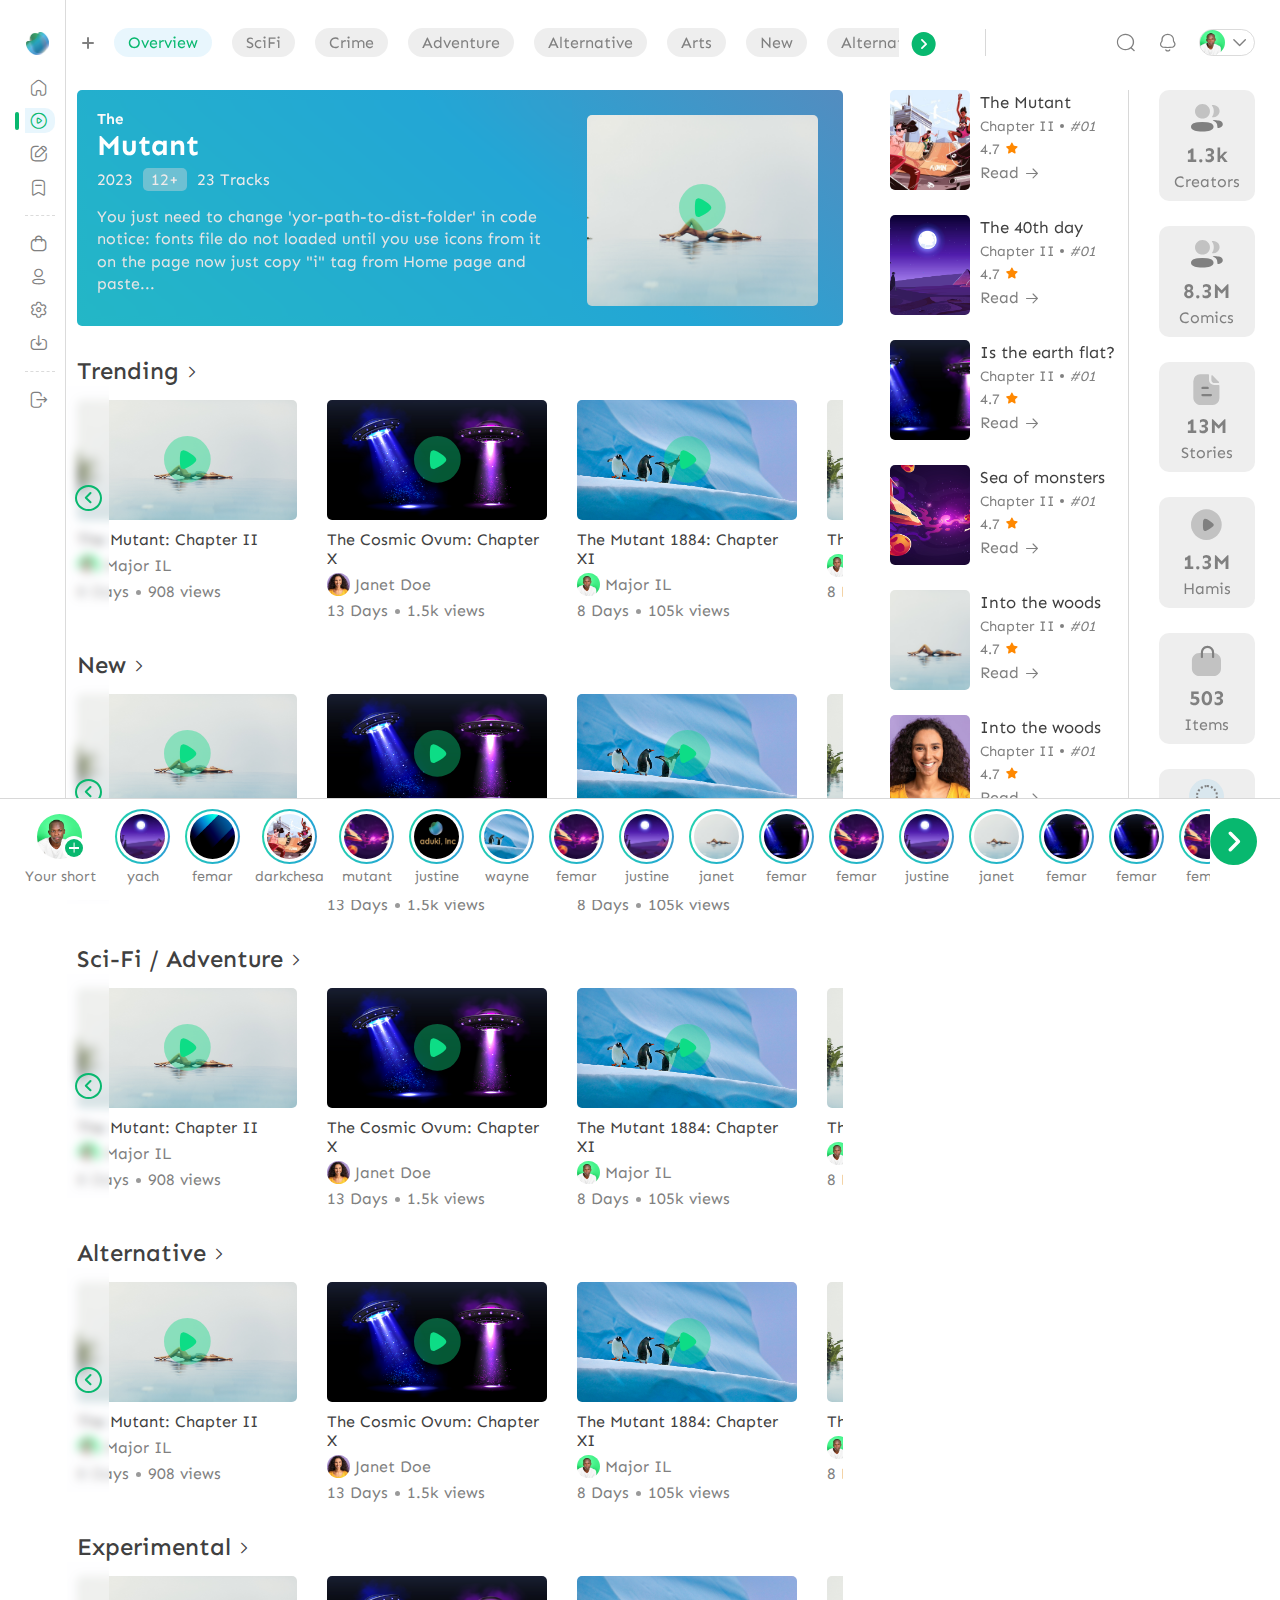
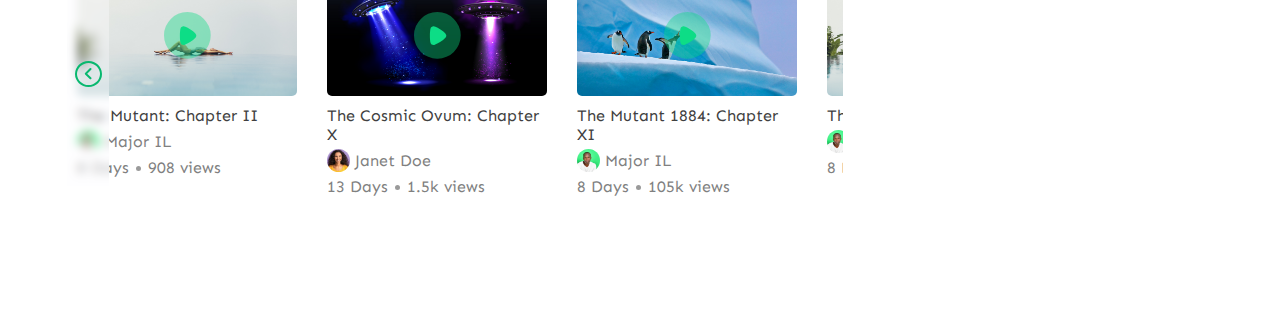
==== hami.html @ a6ef4382 "Entry:A08" ====
<!DOCTYPE html>
<html lang="en">

<head>
    <meta charset="UTF-8" />
    <meta http-equiv="X-UA-Compatible" content="IE=edge" />
    <meta name="viewport" content="width=device-width, initial-scale=1.0" />
    <title>Document</title>
    <link rel="stylesheet" href="css/icon/style.css" />
    <link rel="stylesheet" href="css/main.css" />
    <link rel="preconnect" href="https://fonts.googleapis.com" />
    <link rel="preconnect" href="https://fonts.gstatic.com" crossorigin />
    <link href="https://fonts.googleapis.com/css2?family=Sen:wght@400;700;800&display=swap" rel="stylesheet" />
</head>

<body>
    <main class="main">
        <div class="sidebar">
            <div class="head">
                <div class="logo">
                    <div class="logo-image">
                        <img src="img/favi.png" alt="Logo" srcset="" />
                    </div>
                    <div class="app-name">Darkchesa</div>
                </div>
                <div class="controls">
                    <span class="iconlyBulk-Arrow-Left-Circle"><span class="path1"></span><span class="path2"></span></span>
                    <span class="iconlyBulk-Arrow-Right-Circle"><span class="path1"></span><span class="path2"></span></span>
                </div>
            </div>
            <div class="menu main-menu">
                <div class="title">Menu</div>
                <ul class="menu-items">
                    <li class="item">
                        <span class="line"></span>
                        <a href="" class="item-link">
                            <span class="iconly-Home icli"></span>
                            <div class="link-text">
                                <span class="arrow"></span>
                                <span class="text">Home</span>
                            </div>
                        </a>
                    </li>
                    <li class="item selected">
                        <span class="line"></span>
                        <a href="" class="item-link">
                            <span class="iconly-Play icli"></span>
                            <div class="link-text">
                                <span class="arrow"></span>
                                <span class="text">Hami</span>
                            </div>
                        </a>
                    </li>
                    <li class="item">
                        <span class="line"></span>
                        <a href="" class="item-link">
                            <span class="iconly-Edit-Square icli"></span>
                            <div class="link-text">
                                <span class="arrow"></span>
                                <span class="text">Stories</span>
                            </div>
                        </a>
                    </li>
                    <li class="item">
                        <span class="line"></span>
                        <a href="" class="item-link">
                            <span class="iconly-Bookmark icli"></span>
                            <div class="link-text">
                                <span class="arrow"></span>
                                <span class="text">Saved</span>
                            </div>
                        </a>
                    </li>
                </ul>
            </div>
            <div class="menu">
                <div class="title">General</div>
                <ul class="menu-items">
                    <li class="item">
                        <span class="line"></span>
                        <a href="" class="item-link">
                            <span class="iconly-Bag-2 icli"></span>
                            <div class="link-text">
                                <span class="arrow"></span>
                                <span class="text">Shop</span>
                            </div>
                        </a>
                    </li>
                    <li class="item">
                        <span class="line"></span>
                        <a href="" class="item-link">
                            <span class="iconly-Profile icli"></span>
                            <div class="link-text">
                                <span class="arrow"></span>
                                <span class="text">Profile</span>
                            </div>
                        </a>
                    </li>
                    <li class="item">
                        <span class="line"></span>
                        <a href="" class="item-link">
                            <span class="iconly-Setting icli"></span>
                            <div class="link-text">
                                <span class="arrow"></span>
                                <span class="text">Settings</span>
                            </div>
                        </a>
                    </li>
                    <li class="item">
                        <span class="line"></span>
                        <a href="" class="item-link">
                            <span class="iconly-Download icli"></span>
                            <div class="link-text">
                                <span class="arrow"></span>
                                <span class="text">Download</span>
                            </div>
                        </a>
                    </li>
                </ul>
            </div>
            <div class="menu user">
                <div class="title">User</div>
                <ul class="menu-items">
                    <li class="item">
                        <span class="line"></span>
                        <a href="" class="item-link logout">
                            <span class="iconly-Logout icli"></span>
                            <div class="link-text">
                                <span class="arrow"></span>
                                <span class="text">Logout</span>
                            </div>
                        </a>
                    </li>
                </ul>
            </div>
        </div>
        <div class="content">
            <div class="header">
                <ul class="rel-items">
                    <li class="item">
                        <a href="" class="item-link add">
                            <span class="one"></span>
                            <span class="two"></span>
                        </a>
                    </li>
                    <li class="item">
                        <a href="" class="item-link active">Overview</a>
                    </li>
                    <li class="item">
                        <a href="" class="item-link">SciFi</a>
                    </li>
                    <li class="item">
                        <a href="" class="item-link">Crime</a>
                    </li>
                    <li class="item">
                        <a href="" class="item-link">Adventure</a>
                    </li>
                    <li class="item">
                        <a href="" class="item-link">Alternative</a>
                    </li>
                    <li class="item">
                        <a href="" class="item-link">Arts</a>
                    </li>
                    <li class="item">
                        <a href="" class="item-link">New</a>
                    </li>
                    <li class="item">
                        <a href="" class="item-link">Alternative</a>
                    </li>
                    <li class="item">
                        <a href="" class="item-link">Arts</a>
                    </li>
                    <li class="item">
                        <a href="" class="item-link">New</a>
                    </li>
                    <li class="item scroll" id="header-item-scroll">
                        <span class="iconly-Arrow-Right-Circle icli"></span>
                    </li>
                </ul>
                <ul class="icons">
                    <li class="icon">
                        <a href="" class="icon-link">
                            <span class="iconly-Search icli"></span>
                        </a>
                    </li>
                    <li class="icon">
                        <a href="" class="icon-link">
                            <span class="iconly-Notification icli"></span>
                        </a>
                    </li>
                    <div class="profile">
                        <div class="image-section">
                            <div class="image">
                                <img src="img/profile.jpg" alt="" srcset="" />
                            </div>
                            <span class="iconly-Arrow-Down-2 icli"></span>
                        </div>
                    </div>
                </ul>
            </div>
            <div class="content-container">
                <div class="main-section">
                    <div class="featured-hami">
                        <div class="title-section">
                            <h2 class="title">Featured</h2>
                            <span class="iconly-Star icli"></span>
                        </div>
                        <div class="featured">
                            <div class="details">
                                <div class="name">
                                    <span class="top">The</span>
                                    <span class="main">Mutant</span>
                                </div>
                                <div class="info">
                                    <span class="year">2023</span>
                                    <span class="age">12+</span>
                                    <span class="issues">23 Tracks</span>
                                </div>
                                <p class="description">
                                    You just need to change 'yor-path-to-dist-folder' in code notice: fonts file do not loaded until you use icons from it on the page now just copy "i" tag from Home page and paste...
                                </p>
                            </div>
                            <div class="cover">
                                <img src="/img/mutant.jpg" alt="cover" srcset="">
                                <div class="play">
                                    <span class="iconlyBulk-Play"><span class="path1"></span><span class="path2"></span></span>
                                </div>
                            </div>
                        </div>
                    </div>
                    <div class="top-erukis">
                        <div class="title-section">
                            <h2 class="title">Trending</h2>
                            <span class="iconly-Arrow-Right-2 icli"></span>
                        </div>
                        <div href="" class="left scroll">
                            <span class="iconly-Arrow-Left-Circle icli"></span>
                        </div>
                        <div class="erukis">
                            <a href="" class="eruki">
                                <div class="image">
                                    <img src="img/mutant.jpg" alt="Thumbnail" srcset="" />
                                    <div class="play">
                                        <span class="iconlyBulk-Play"><span class="path1"></span><span class="path2"></span></span>
                                    </div>
                                </div>
                                <div class="content">
                                    <span class="title">The Mutant: Chapter II</span>
                                    <span class="creator">
                                        <span class="img">
                                            <img src="img/profile.jpg" alt="img" srcset="" />
                                        </span>
                                    <span class="username">Major IL</span>
                                    </span>
                                    <span class="stream">
                                        <span class="date">8 Days</span>
                                    <span class="dot"></span>
                                    <span class="text">908 views</span>
                                    </span>
                                </div>
                            </a>
                            <a href="" class="eruki">
                                <div class="image">
                                    <img src="img/low1.jpg" alt="Thumbnail" srcset="" />
                                    <div class="play">
                                        <span class="iconlyBulk-Play"><span class="path1"></span><span class="path2"></span></span>
                                    </div>
                                </div>
                                <div class="content">
                                    <span class="title">The Cosmic Ovum: Chapter X</span>
                                    <span class="creator">
                                        <span class="img">
                                            <img src="img/purri.jpg" alt="img" srcset="" />
                                        </span>
                                    <span class="username">Janet Doe</span>
                                    </span>
                                    <span class="stream">
                                        <span class="date">13 Days</span>
                                    <span class="dot"></span>
                                    <span class="text">1.5k views</span>
                                    </span>
                                </div>
                            </a>
                            <a href="" class="eruki">
                                <div class="image">
                                    <img src="img/ground1.jpg" alt="Thumbnail" srcset="" />
                                    <div class="play">
                                        <span class="iconlyBulk-Play"><span class="path1"></span><span class="path2"></span></span>
                                    </div>
                                </div>
                                <div class="content">
                                    <span class="title">The Mutant 1884: Chapter XI</span>
                                    <span class="creator">
                                        <span class="img">
                                            <img src="img/profile.jpg" alt="img" srcset="" />
                                        </span>
                                    <span class="username">Major IL</span>
                                    </span>
                                    <span class="stream">
                                        <span class="date">8 Days</span>
                                    <span class="dot"></span>
                                    <span class="text">105k views</span>
                                    </span>
                                </div>
                            </a>
                            <a href="" class="eruki">
                                <div class="image">
                                    <img src="img/mutant.jpg" alt="Thumbnail" srcset="" />
                                    <div class="play">
                                        <span class="iconlyBulk-Play"><span class="path1"></span><span class="path2"></span></span>
                                    </div>
                                </div>
                                <div class="content">
                                    <span class="title">The Mutant: Chapter II</span>
                                    <span class="creator">
                                        <span class="img">
                                            <img src="img/profile.jpg" alt="img" srcset="" />
                                        </span>
                                    <span class="username">Major IL</span>
                                    </span>
                                    <span class="stream">
                                        <span class="date">8 Days</span>
                                    <span class="dot"></span>
                                    <span class="text">908 views</span>
                                    </span>
                                </div>
                            </a>
                            <a href="" class="eruki">
                                <div class="image">
                                    <img src="img/mutant.jpg" alt="Thumbnail" srcset="" />
                                    <div class="play">
                                        <span class="iconlyBulk-Play"><span class="path1"></span><span class="path2"></span></span>
                                    </div>
                                </div>
                                <div class="content">
                                    <span class="title">The Mutant: Chapter II</span>
                                    <span class="creator">
                                        <span class="img">
                                            <img src="img/profile.jpg" alt="img" srcset="" />
                                        </span>
                                    <span class="username">Major IL</span>
                                    </span>
                                    <span class="stream">
                                        <span class="date">8 Days</span>
                                    <span class="dot"></span>
                                    <span class="text">908 views</span>
                                    </span>
                                </div>
                            </a>
                        </div>
                        <div href="" class="right scroll">
                            <span class="iconly-Arrow-Right-Circle icli"></span>
                        </div>
                    </div>
                    <div class="top-erukis">
                        <div class="title-section">
                            <h2 class="title">New</h2>
                            <span class="iconly-Arrow-Right-2 icli"></span>
                        </div>
                        <div href="" class="left scroll">
                            <span class="iconly-Arrow-Left-Circle icli"></span>
                        </div>
                        <div class="erukis">
                            <a href="" class="eruki">
                                <div class="image">
                                    <img src="img/mutant.jpg" alt="Thumbnail" srcset="" />
                                    <div class="play">
                                        <span class="iconlyBulk-Play"><span class="path1"></span><span class="path2"></span></span>
                                    </div>
                                </div>
                                <div class="content">
                                    <span class="title">The Mutant: Chapter II</span>
                                    <span class="creator">
                                        <span class="img">
                                            <img src="img/profile.jpg" alt="img" srcset="" />
                                        </span>
                                    <span class="username">Major IL</span>
                                    </span>
                                    <span class="stream">
                                        <span class="date">8 Days</span>
                                    <span class="dot"></span>
                                    <span class="text">908 views</span>
                                    </span>
                                </div>
                            </a>
                            <a href="" class="eruki">
                                <div class="image">
                                    <img src="img/low1.jpg" alt="Thumbnail" srcset="" />
                                    <div class="play">
                                        <span class="iconlyBulk-Play"><span class="path1"></span><span class="path2"></span></span>
                                    </div>
                                </div>
                                <div class="content">
                                    <span class="title">The Cosmic Ovum: Chapter X</span>
                                    <span class="creator">
                                        <span class="img">
                                            <img src="img/purri.jpg" alt="img" srcset="" />
                                        </span>
                                    <span class="username">Janet Doe</span>
                                    </span>
                                    <span class="stream">
                                        <span class="date">13 Days</span>
                                    <span class="dot"></span>
                                    <span class="text">1.5k views</span>
                                    </span>
                                </div>
                            </a>
                            <a href="" class="eruki">
                                <div class="image">
                                    <img src="img/ground1.jpg" alt="Thumbnail" srcset="" />
                                    <div class="play">
                                        <span class="iconlyBulk-Play"><span class="path1"></span><span class="path2"></span></span>
                                    </div>
                                </div>
                                <div class="content">
                                    <span class="title">The Mutant 1884: Chapter XI</span>
                                    <span class="creator">
                                        <span class="img">
                                            <img src="img/profile.jpg" alt="img" srcset="" />
                                        </span>
                                    <span class="username">Major IL</span>
                                    </span>
                                    <span class="stream">
                                        <span class="date">8 Days</span>
                                    <span class="dot"></span>
                                    <span class="text">105k views</span>
                                    </span>
                                </div>
                            </a>
                            <a href="" class="eruki">
                                <div class="image">
                                    <img src="img/mutant.jpg" alt="Thumbnail" srcset="" />
                                    <div class="play">
                                        <span class="iconlyBulk-Play"><span class="path1"></span><span class="path2"></span></span>
                                    </div>
                                </div>
                                <div class="content">
                                    <span class="title">The Mutant: Chapter II</span>
                                    <span class="creator">
                                        <span class="img">
                                            <img src="img/profile.jpg" alt="img" srcset="" />
                                        </span>
                                    <span class="username">Major IL</span>
                                    </span>
                                    <span class="stream">
                                        <span class="date">8 Days</span>
                                    <span class="dot"></span>
                                    <span class="text">908 views</span>
                                    </span>
                                </div>
                            </a>
                            <a href="" class="eruki">
                                <div class="image">
                                    <img src="img/mutant.jpg" alt="Thumbnail" srcset="" />
                                    <div class="play">
                                        <span class="iconlyBulk-Play"><span class="path1"></span><span class="path2"></span></span>
                                    </div>
                                </div>
                                <div class="content">
                                    <span class="title">The Mutant: Chapter II</span>
                                    <span class="creator">
                                        <span class="img">
                                            <img src="img/profile.jpg" alt="img" srcset="" />
                                        </span>
                                    <span class="username">Major IL</span>
                                    </span>
                                    <span class="stream">
                                        <span class="date">8 Days</span>
                                    <span class="dot"></span>
                                    <span class="text">908 views</span>
                                    </span>
                                </div>
                            </a>
                        </div>
                        <div href="" class="right scroll">
                            <span class="iconly-Arrow-Right-Circle icli"></span>
                        </div>
                    </div>
                    <div class="top-erukis">
                        <div class="title-section">
                            <h2 class="title">Sci-Fi / Adventure</h2>
                            <span class="iconly-Arrow-Right-2 icli"></span>
                        </div>
                        <div href="" class="left scroll">
                            <span class="iconly-Arrow-Left-Circle icli"></span>
                        </div>
                        <div class="erukis">
                            <a href="" class="eruki">
                                <div class="image">
                                    <img src="img/mutant.jpg" alt="Thumbnail" srcset="" />
                                    <div class="play">
                                        <span class="iconlyBulk-Play"><span class="path1"></span><span class="path2"></span></span>
                                    </div>
                                </div>
                                <div class="content">
                                    <span class="title">The Mutant: Chapter II</span>
                                    <span class="creator">
                                        <span class="img">
                                            <img src="img/profile.jpg" alt="img" srcset="" />
                                        </span>
                                    <span class="username">Major IL</span>
                                    </span>
                                    <span class="stream">
                                        <span class="date">8 Days</span>
                                    <span class="dot"></span>
                                    <span class="text">908 views</span>
                                    </span>
                                </div>
                            </a>
                            <a href="" class="eruki">
                                <div class="image">
                                    <img src="img/low1.jpg" alt="Thumbnail" srcset="" />
                                    <div class="play">
                                        <span class="iconlyBulk-Play"><span class="path1"></span><span class="path2"></span></span>
                                    </div>
                                </div>
                                <div class="content">
                                    <span class="title">The Cosmic Ovum: Chapter X</span>
                                    <span class="creator">
                                        <span class="img">
                                            <img src="img/purri.jpg" alt="img" srcset="" />
                                        </span>
                                    <span class="username">Janet Doe</span>
                                    </span>
                                    <span class="stream">
                                        <span class="date">13 Days</span>
                                    <span class="dot"></span>
                                    <span class="text">1.5k views</span>
                                    </span>
                                </div>
                            </a>
                            <a href="" class="eruki">
                                <div class="image">
                                    <img src="img/ground1.jpg" alt="Thumbnail" srcset="" />
                                    <div class="play">
                                        <span class="iconlyBulk-Play"><span class="path1"></span><span class="path2"></span></span>
                                    </div>
                                </div>
                                <div class="content">
                                    <span class="title">The Mutant 1884: Chapter XI</span>
                                    <span class="creator">
                                        <span class="img">
                                            <img src="img/profile.jpg" alt="img" srcset="" />
                                        </span>
                                    <span class="username">Major IL</span>
                                    </span>
                                    <span class="stream">
                                        <span class="date">8 Days</span>
                                    <span class="dot"></span>
                                    <span class="text">105k views</span>
                                    </span>
                                </div>
                            </a>
                            <a href="" class="eruki">
                                <div class="image">
                                    <img src="img/mutant.jpg" alt="Thumbnail" srcset="" />
                                    <div class="play">
                                        <span class="iconlyBulk-Play"><span class="path1"></span><span class="path2"></span></span>
                                    </div>
                                </div>
                                <div class="content">
                                    <span class="title">The Mutant: Chapter II</span>
                                    <span class="creator">
                                        <span class="img">
                                            <img src="img/profile.jpg" alt="img" srcset="" />
                                        </span>
                                    <span class="username">Major IL</span>
                                    </span>
                                    <span class="stream">
                                        <span class="date">8 Days</span>
                                    <span class="dot"></span>
                                    <span class="text">908 views</span>
                                    </span>
                                </div>
                            </a>
                            <a href="" class="eruki">
                                <div class="image">
                                    <img src="img/mutant.jpg" alt="Thumbnail" srcset="" />
                                    <div class="play">
                                        <span class="iconlyBulk-Play"><span class="path1"></span><span class="path2"></span></span>
                                    </div>
                                </div>
                                <div class="content">
                                    <span class="title">The Mutant: Chapter II</span>
                                    <span class="creator">
                                        <span class="img">
                                            <img src="img/profile.jpg" alt="img" srcset="" />
                                        </span>
                                    <span class="username">Major IL</span>
                                    </span>
                                    <span class="stream">
                                        <span class="date">8 Days</span>
                                    <span class="dot"></span>
                                    <span class="text">908 views</span>
                                    </span>
                                </div>
                            </a>
                        </div>
                        <div href="" class="right scroll">
                            <span class="iconly-Arrow-Right-Circle icli"></span>
                        </div>
                    </div>
                    <div class="top-erukis">
                        <div class="title-section">
                            <h2 class="title">Alternative</h2>
                            <span class="iconly-Arrow-Right-2 icli"></span>
                        </div>
                        <div href="" class="left scroll">
                            <span class="iconly-Arrow-Left-Circle icli"></span>
                        </div>
                        <div class="erukis">
                            <a href="" class="eruki">
                                <div class="image">
                                    <img src="img/mutant.jpg" alt="Thumbnail" srcset="" />
                                    <div class="play">
                                        <span class="iconlyBulk-Play"><span class="path1"></span><span class="path2"></span></span>
                                    </div>
                                </div>
                                <div class="content">
                                    <span class="title">The Mutant: Chapter II</span>
                                    <span class="creator">
                                        <span class="img">
                                            <img src="img/profile.jpg" alt="img" srcset="" />
                                        </span>
                                    <span class="username">Major IL</span>
                                    </span>
                                    <span class="stream">
                                        <span class="date">8 Days</span>
                                    <span class="dot"></span>
                                    <span class="text">908 views</span>
                                    </span>
                                </div>
                            </a>
                            <a href="" class="eruki">
                                <div class="image">
                                    <img src="img/low1.jpg" alt="Thumbnail" srcset="" />
                                    <div class="play">
                                        <span class="iconlyBulk-Play"><span class="path1"></span><span class="path2"></span></span>
                                    </div>
                                </div>
                                <div class="content">
                                    <span class="title">The Cosmic Ovum: Chapter X</span>
                                    <span class="creator">
                                        <span class="img">
                                            <img src="img/purri.jpg" alt="img" srcset="" />
                                        </span>
                                    <span class="username">Janet Doe</span>
                                    </span>
                                    <span class="stream">
                                        <span class="date">13 Days</span>
                                    <span class="dot"></span>
                                    <span class="text">1.5k views</span>
                                    </span>
                                </div>
                            </a>
                            <a href="" class="eruki">
                                <div class="image">
                                    <img src="img/ground1.jpg" alt="Thumbnail" srcset="" />
                                    <div class="play">
                                        <span class="iconlyBulk-Play"><span class="path1"></span><span class="path2"></span></span>
                                    </div>
                                </div>
                                <div class="content">
                                    <span class="title">The Mutant 1884: Chapter XI</span>
                                    <span class="creator">
                                        <span class="img">
                                            <img src="img/profile.jpg" alt="img" srcset="" />
                                        </span>
                                    <span class="username">Major IL</span>
                                    </span>
                                    <span class="stream">
                                        <span class="date">8 Days</span>
                                    <span class="dot"></span>
                                    <span class="text">105k views</span>
                                    </span>
                                </div>
                            </a>
                            <a href="" class="eruki">
                                <div class="image">
                                    <img src="img/mutant.jpg" alt="Thumbnail" srcset="" />
                                    <div class="play">
                                        <span class="iconlyBulk-Play"><span class="path1"></span><span class="path2"></span></span>
                                    </div>
                                </div>
                                <div class="content">
                                    <span class="title">The Mutant: Chapter II</span>
                                    <span class="creator">
                                        <span class="img">
                                            <img src="img/profile.jpg" alt="img" srcset="" />
                                        </span>
                                    <span class="username">Major IL</span>
                                    </span>
                                    <span class="stream">
                                        <span class="date">8 Days</span>
                                    <span class="dot"></span>
                                    <span class="text">908 views</span>
                                    </span>
                                </div>
                            </a>
                            <a href="" class="eruki">
                                <div class="image">
                                    <img src="img/mutant.jpg" alt="Thumbnail" srcset="" />
                                    <div class="play">
                                        <span class="iconlyBulk-Play"><span class="path1"></span><span class="path2"></span></span>
                                    </div>
                                </div>
                                <div class="content">
                                    <span class="title">The Mutant: Chapter II</span>
                                    <span class="creator">
                                        <span class="img">
                                            <img src="img/profile.jpg" alt="img" srcset="" />
                                        </span>
                                    <span class="username">Major IL</span>
                                    </span>
                                    <span class="stream">
                                        <span class="date">8 Days</span>
                                    <span class="dot"></span>
                                    <span class="text">908 views</span>
                                    </span>
                                </div>
                            </a>
                        </div>
                        <div href="" class="right scroll">
                            <span class="iconly-Arrow-Right-Circle icli"></span>
                        </div>
                    </div>
                    <div class="top-erukis">
                        <div class="title-section">
                            <h2 class="title">Experimental</h2>
                            <span class="iconly-Arrow-Right-2 icli"></span>
                        </div>
                        <div href="" class="left scroll">
                            <span class="iconly-Arrow-Left-Circle icli"></span>
                        </div>
                        <div class="erukis">
                            <a href="" class="eruki">
                                <div class="image">
                                    <img src="img/mutant.jpg" alt="Thumbnail" srcset="" />
                                    <div class="play">
                                        <span class="iconlyBulk-Play"><span class="path1"></span><span class="path2"></span></span>
                                    </div>
                                </div>
                                <div class="content">
                                    <span class="title">The Mutant: Chapter II</span>
                                    <span class="creator">
                                        <span class="img">
                                            <img src="img/profile.jpg" alt="img" srcset="" />
                                        </span>
                                    <span class="username">Major IL</span>
                                    </span>
                                    <span class="stream">
                                        <span class="date">8 Days</span>
                                    <span class="dot"></span>
                                    <span class="text">908 views</span>
                                    </span>
                                </div>
                            </a>
                            <a href="" class="eruki">
                                <div class="image">
                                    <img src="img/low1.jpg" alt="Thumbnail" srcset="" />
                                    <div class="play">
                                        <span class="iconlyBulk-Play"><span class="path1"></span><span class="path2"></span></span>
                                    </div>
                                </div>
                                <div class="content">
                                    <span class="title">The Cosmic Ovum: Chapter X</span>
                                    <span class="creator">
                                        <span class="img">
                                            <img src="img/purri.jpg" alt="img" srcset="" />
                                        </span>
                                    <span class="username">Janet Doe</span>
                                    </span>
                                    <span class="stream">
                                        <span class="date">13 Days</span>
                                    <span class="dot"></span>
                                    <span class="text">1.5k views</span>
                                    </span>
                                </div>
                            </a>
                            <a href="" class="eruki">
                                <div class="image">
                                    <img src="img/ground1.jpg" alt="Thumbnail" srcset="" />
                                    <div class="play">
                                        <span class="iconlyBulk-Play"><span class="path1"></span><span class="path2"></span></span>
                                    </div>
                                </div>
                                <div class="content">
                                    <span class="title">The Mutant 1884: Chapter XI</span>
                                    <span class="creator">
                                        <span class="img">
                                            <img src="img/profile.jpg" alt="img" srcset="" />
                                        </span>
                                    <span class="username">Major IL</span>
                                    </span>
                                    <span class="stream">
                                        <span class="date">8 Days</span>
                                    <span class="dot"></span>
                                    <span class="text">105k views</span>
                                    </span>
                                </div>
                            </a>
                            <a href="" class="eruki">
                                <div class="image">
                                    <img src="img/mutant.jpg" alt="Thumbnail" srcset="" />
                                    <div class="play">
                                        <span class="iconlyBulk-Play"><span class="path1"></span><span class="path2"></span></span>
                                    </div>
                                </div>
                                <div class="content">
                                    <span class="title">The Mutant: Chapter II</span>
                                    <span class="creator">
                                        <span class="img">
                                            <img src="img/profile.jpg" alt="img" srcset="" />
                                        </span>
                                    <span class="username">Major IL</span>
                                    </span>
                                    <span class="stream">
                                        <span class="date">8 Days</span>
                                    <span class="dot"></span>
                                    <span class="text">908 views</span>
                                    </span>
                                </div>
                            </a>
                            <a href="" class="eruki">
                                <div class="image">
                                    <img src="img/mutant.jpg" alt="Thumbnail" srcset="" />
                                    <div class="play">
                                        <span class="iconlyBulk-Play"><span class="path1"></span><span class="path2"></span></span>
                                    </div>
                                </div>
                                <div class="content">
                                    <span class="title">The Mutant: Chapter II</span>
                                    <span class="creator">
                                        <span class="img">
                                            <img src="img/profile.jpg" alt="img" srcset="" />
                                        </span>
                                    <span class="username">Major IL</span>
                                    </span>
                                    <span class="stream">
                                        <span class="date">8 Days</span>
                                    <span class="dot"></span>
                                    <span class="text">908 views</span>
                                    </span>
                                </div>
                            </a>
                        </div>
                        <div href="" class="right scroll">
                            <span class="iconly-Arrow-Right-Circle icli"></span>
                        </div>
                    </div>
                </div>
                <div class="top-comics">
                    <div class="comics">
                        <div class="issue">
                            <span class="image">
                                <img src="img/low.jpg" alt="" srcset="" />
                            </span>
                            <span class="content">
                                <p class="title">The Mutant</p>
                                <span class="chapter">
                                    <span class="text">Chapter II</span>
                            <span class="dot"></span>
                            <i class="no">#01</i>
                            </span>
                            <span class="rating">
                                    <span class="no">4.7</span>
                            <i class="iconly-Star icli"></i>
                            </span>
                            <a href="" class="author">
                                <!-- <span class="iconlyBulk-Profile"><span class="path1"></span><span class="path2"></span></span> -->
                                <span class="text">Read</span>
                                <span class="iconly-Arrow-Right icli"></span>
                            </a>
                            </span>
                        </div>
                        <div class="issue">
                            <span class="image">
                                <img src="img/lower.jpg" alt="" srcset="" />
                            </span>
                            <span class="content">
                                <p class="title">The 40th day</p>
                                <span class="chapter">
                                    <span class="text">Chapter II</span>
                            <span class="dot"></span>
                            <i class="no">#01</i>
                            </span>
                            <span class="rating">
                                    <span class="no">4.7</span>
                            <i class="iconly-Star icli"></i>
                            </span>
                            <a href="" class="author">
                                <!-- <span class="iconlyBulk-Profile"><span class="path1"></span><span class="path2"></span></span> -->
                                <span class="text">Read</span>
                                <span class="iconly-Arrow-Right icli"></span>
                            </a>
                            </span>
                        </div>
                        <div class="issue">
                            <span class="image">
                                <img src="img/low1.jpg" alt="" srcset="" />
                            </span>
                            <span class="content">
                                <p class="title">Is the earth flat?</p>
                                <span class="chapter">
                                    <span class="text">Chapter II</span>
                            <span class="dot"></span>
                            <i class="no">#01</i>
                            </span>
                            <span class="rating">
                                    <span class="no">4.7</span>
                            <i class="iconly-Star icli"></i>
                            </span>
                            <a href="" class="author">
                                <!-- <span class="iconlyBulk-Profile"><span class="path1"></span><span class="path2"></span></span> -->
                                <span class="text">Read</span>
                                <span class="iconly-Arrow-Right icli"></span>
                            </a>
                            </span>
                        </div>
                        <div class="issue">
                            <span class="image">
                                <img src="img/lower2.jpg" alt="" srcset="" />
                            </span>
                            <span class="content">
                                <p class="title">Sea of monsters</p>
                                <span class="chapter">
                                    <span class="text">Chapter II</span>
                            <span class="dot"></span>
                            <i class="no">#01</i>
                            </span>
                            <span class="rating">
                                    <span class="no">4.7</span>
                            <i class="iconly-Star icli"></i>
                            </span>
                            <a href="" class="author">
                                <!-- <span class="iconlyBulk-Profile"><span class="path1"></span><span class="path2"></span></span> -->
                                <span class="text">Read</span>
                                <span class="iconly-Arrow-Right icli"></span>
                            </a>
                            </span>
                        </div>
                        <div class="issue">
                            <span class="image">
                                <img src="img/mutant.jpg" alt="" srcset="" />
                            </span>
                            <span class="content">
                                <p class="title">Into the woods</p>
                                <span class="chapter">
                                    <span class="text">Chapter II</span>
                            <span class="dot"></span>
                            <i class="no">#01</i>
                            </span>
                            <span class="rating">
                                    <span class="no">4.7</span>
                            <i class="iconly-Star icli"></i>
                            </span>
                            <a href="" class="author">
                                <!-- <span class="iconlyBulk-Profile"><span class="path1"></span><span class="path2"></span></span> -->
                                <span class="text">Read</span>
                                <span class="iconly-Arrow-Right icli"></span>
                            </a>
                            </span>
                        </div>
                        <div class="issue">
                            <span class="image">
                                <img src="img/purri.jpg" alt="" srcset="" />
                            </span>
                            <span class="content">
                                <p class="title">Into the woods</p>
                                <span class="chapter">
                                    <span class="text">Chapter II</span>
                            <span class="dot"></span>
                            <i class="no">#01</i>
                            </span>
                            <span class="rating">
                                    <span class="no">4.7</span>
                            <i class="iconly-Star icli"></i>
                            </span>
                            <a href="" class="author">
                                <!-- <span class="iconlyBulk-Profile"><span class="path1"></span><span class="path2"></span></span> -->
                                <span class="text">Read</span>
                                <span class="iconly-Arrow-Right icli"></span>
                            </a>
                            </span>
                        </div>
                        <div class="issue">
                            <span class="image">
                                <img src="img/ground.jpg" alt="" srcset="" />
                            </span>
                            <span class="content">
                                <p class="title">Into the woods</p>
                                <span class="chapter">
                                    <span class="text">Chapter II</span>
                            <span class="dot"></span>
                            <i class="no">#01</i>
                            </span>
                            <span class="rating">
                                    <span class="no">4.7</span>
                            <i class="iconly-Star icli"></i>
                            </span>
                            <a href="" class="author">
                                <!-- <span class="iconlyBulk-Profile"><span class="path1"></span><span class="path2"></span></span> -->
                                <span class="text">Read</span>
                                <span class="iconly-Arrow-Right icli"></span>
                            </a>
                            </span>
                        </div>
                        <!-- <div class="scroll-btn">
                            <div class="scroll">
                                <span class="iconly-Arrow-Down-Circle icbo"></span>
                                <div class="scroll-text">Scroll</div>
                            </div>
                        </div> -->
                    </div>
                    <div class="stats">
                        <a href="" class="stat">
                            <span class="iconlyBulk-User2 icon"><span class="path1"></span><span class="path2"></span><span class="path3"></span><span class="path4"></span></span>
                            <span class="no">1.3k</span>
                            <span class="name">Creators</span>
                        </a>
                        <a href="" class="stat">
                            <span class="iconlyBulk-User2 icon"><span class="path1"></span><span class="path2"></span><span class="path3"></span><span class="path4"></span></span>
                            <span class="no">8.3M</span>
                            <span class="name">Comics</span>
                        </a>
                        <a href="" class="stat">
                            <span class="iconlyBulk-Paper icon"><span class="path1"></span><span class="path2"></span><span class="path3"></span></span>
                            <span class="no">13M</span>
                            <span class="name">Stories</span>
                        </a>
                        <a href="" class="stat">
                            <span class="iconlyBulk-Play icon"><span class="path1"></span><span class="path2"></span><span class="path3"></span></span>
                            <span class="no">1.3M</span>
                            <span class="name">Hamis</span>
                        </a>
                        <a href="" class="stat">
                            <span class="iconlyBulk-Bag-2 icon"><span class="path1"></span><span class="path2"></span><span class="path3"></span></span>
                            <span class="no">503</span>
                            <span class="name">Items</span>
                        </a>
                        <a href="" class="stat">
                            <span class="short"><span class="inner"></span></span>
                            <span class="no">11.3k</span>
                            <span class="name">Shorts</span>
                        </a>
                    </div>
                </div>
            </div>
        </div>
        <section class="shorts">
            <div class="title-section">
                <h2 class="title">Shorts</h2>
                <span class="iconly-Star icli"></span>
            </div>
            <div class="shorts-items">
                <a href="" class="short create">
                    <div class="image">
                        <div class="container">
                            <img src="/img/profile.jpg" alt="Image" srcset="">
                        </div>
                        <div class="add">
                            <div class="plus">
                                <span class="one"></span>
                                <span class="two"></span>
                            </div>
                        </div>
                    </div>
                    <span class="username">Your short</span>
                </a>
                <a href="" class="short">
                    <div class="image">
                        <div class="container">
                            <img src="/img/lower.jpg" alt="Image" srcset="">
                        </div>
                    </div>
                    <span class="username">yach</span>
                </a>
                <a href="" class="short">
                    <div class="image">
                        <div class="container">
                            <img src="/img/ground.jpg" alt="Image" srcset="">
                        </div>
                    </div>
                    <span class="username">femar</span>
                </a>
                <a href="" class="short">
                    <div class="image">
                        <div class="container">
                            <img src="/img/low.jpg" alt="Image" srcset="">
                        </div>
                    </div>
                    <span class="username">darkchesa</span>
                </a>
                <a href="" class="short">
                    <div class="image">
                        <div class="container">
                            <img src="/img/lower2.jpg" alt="Image" srcset="">
                        </div>
                    </div>
                    <span class="username">mutant</span>
                </a>
                <a href="" class="short">
                    <div class="image">
                        <div class="container">
                            <img src="/img/Asset 5hdpi.png" alt="Image" srcset="">
                        </div>
                    </div>
                    <span class="username">justine</span>
                </a>
                <a href="" class="short">
                    <div class="image">
                        <div class="container">
                            <img src="/img/ground1.jpg" alt="Image" srcset="">
                        </div>
                    </div>
                    <span class="username">wayne</span>
                </a>
                <a href="" class="short">
                    <div class="image">
                        <div class="container">
                            <img src="/img/lower2.jpg" alt="Image" srcset="">
                        </div>
                    </div>
                    <span class="username">femar</span>
                </a>
                <a href="" class="short">
                    <div class="image">
                        <div class="container">
                            <img src="/img/lower.jpg" alt="Image" srcset="">
                        </div>
                    </div>
                    <span class="username">justine</span>
                </a>
                <a href="" class="short">
                    <div class="image">
                        <div class="container">
                            <img src="/img/mutant.jpg" alt="Image" srcset="">
                        </div>
                    </div>
                    <span class="username">janet</span>
                </a>
                <a href="" class="short">
                    <div class="image">
                        <div class="container">
                            <img src="/img/low1.jpg" alt="Image" srcset="">
                        </div>
                    </div>
                    <span class="username">femar</span>
                </a>
                <a href="" class="short">
                    <div class="image">
                        <div class="container">
                            <img src="/img/lower2.jpg" alt="Image" srcset="">
                        </div>
                    </div>
                    <span class="username">femar</span>
                </a>
                <a href="" class="short">
                    <div class="image">
                        <div class="container">
                            <img src="/img/lower.jpg" alt="Image" srcset="">
                        </div>
                    </div>
                    <span class="username">justine</span>
                </a>
                <a href="" class="short">
                    <div class="image">
                        <div class="container">
                            <img src="/img/mutant.jpg" alt="Image" srcset="">
                        </div>
                    </div>
                    <span class="username">janet</span>
                </a>
                <a href="" class="short">
                    <div class="image">
                        <div class="container">
                            <img src="/img/low1.jpg" alt="Image" srcset="">
                        </div>
                    </div>
                    <span class="username">femar</span>
                </a>
                <a href="" class="short">
                    <div class="image">
                        <div class="container">
                            <img src="/img/low1.jpg" alt="Image" srcset="">
                        </div>
                    </div>
                    <span class="username">femar</span>
                </a>
                <a href="" class="short">
                    <div class="image">
                        <div class="container">
                            <img src="/img/lower2.jpg" alt="Image" srcset="">
                        </div>
                    </div>
                    <span class="username">femar</span>
                </a>
                <a href="" class="short">
                    <div class="image">
                        <div class="container">
                            <img src="/img/lower.jpg" alt="Image" srcset="">
                        </div>
                    </div>
                    <span class="username">justine</span>
                </a>
                <a href="" class="short">
                    <div class="image">
                        <div class="container">
                            <img src="/img/mutant.jpg" alt="Image" srcset="">
                        </div>
                    </div>
                    <span class="username">janet</span>
                </a>
                <a href="" class="short">
                    <div class="image">
                        <div class="container">
                            <img src="/img/low1.jpg" alt="Image" srcset="">
                        </div>
                    </div>
                    <span class="username">femar</span>
                </a>
                <a href="" class="short">
                    <div class="image">
                        <div class="container">
                            <img src="/img/lower2.jpg" alt="Image" srcset="">
                        </div>
                    </div>
                    <span class="username">femar</span>
                </a>
            </div>
            <a href="" class="short scroll">
                <span class="iconly-Arrow-Right-Circle icli"></span>
            </a>
        </section>
    </main>
    <script src="../js/fun.js"></script>
</body>

</html>
---- css/icon/style.css ----
/**
*
*	Name:			iconly font icon
*	Version:	    1.0
*	Created on:		Dec 29, 2020
*	License:		GNU General Public License
--------------------------------------------------------------------------------------
*	
**/


@import url('bulk-style.css');

@font-face {
	font-family: iconly;
	font-style: normal;
	font-weight: 200;
	src: url('../fonts/Iconly-light.eot');
	src: url('../fonts/Iconly-light.eot?#iefix') format('embedded-opentype'),  /* IE6-8 */
		 url('../fonts/Iconly-light.woff') format('woff'),  /* FF3.6+, IE9, Chrome6+, Saf5.1+*/
		 url('../fonts/Iconly-light.ttf') format('truetype'),
         url('../fonts/Iconly-light.svg#Iconly-light') format('svg');;
}


@font-face {
	font-family: iconly;
	font-style: normal;
	font-weight: normal;
	src: url('../fonts/Iconly-Broken.eot');
	src: url('../fonts/Iconly-Broken.eot?#iefix') format('embedded-opentype'),  /* IE6-8 */
		 url('../fonts/Iconly-Broken.woff') format('woff'),  /* FF3.6+, IE9, Chrome6+, Saf5.1+*/
		 url('../fonts/Iconly-Broken.ttf') format('truetype'),
         url('../fonts/Iconly-Broken.svg#Iconly-Broken') format('svg');;
}

@font-face {
	font-family: iconly;
	font-style: normal;
	font-weight: 700;
	src: url('../fonts/Iconly-Bold.eot');
	src: url('../fonts/Iconly-Bold.eot?#iefix') format('embedded-opentype'),  /* IE6-8 */
		 url('../fonts/Iconly-Bold.woff') format('woff'),  /* FF3.6+, IE9, Chrome6+, Saf5.1+*/
		 url('../fonts/Iconly-Bold.ttf') format('truetype'),
         url('../fonts/Iconly-Bold.svg#Iconly-Bold') format('svg');;
}

@font-face {
	font-family: iconly;
	font-style: normal;
	font-weight: 900;
	src: url('../fonts/Iconly-bulk.eot');
	src: url('../fonts/Iconly-bulk.eot?#iefix') format('embedded-opentype'),  /* IE6-8 */
		 url('../fonts/Iconly-bulk.woff') format('woff'),  /* FF3.6+, IE9, Chrome6+, Saf5.1+*/
		 url('../fonts/Iconly-bulk.ttf') format('truetype'),
         url('../fonts/Iconly-bulk.svg#Iconly-bulk') format('svg');;
}

[class^="iconly-"], [class*="iconly-"] {
  /* use !important to prevent issues with browser extensions that change fonts */
  font-family: 'iconly' !important;
  speak: never;
  font-style: normal;
  font-variant: normal;
  text-transform: none;
  font-weight: normal;
  line-height: 1;
/*   Better Font Rendering =========== */
  -webkit-font-smoothing: antialiased;
  -moz-osx-font-smoothing: grayscale;
}

.icli{
  font-weight: 200;
}
.icbr{
  font-weight: normal;
}
.icbo{
  font-weight: 700;
}
.icbu{
  font-weight: 900;
}

.iconly-Activity:before {
  content: "\e900";
}
.iconly-Add-User:before {
  content: "\e901";
}
.iconly-Arrow-Down:before {
  content: "\e902";
}
.iconly-Arrow-Down-2:before {
  content: "\e903";
}
.iconly-Arrow-Down-3:before {
  content: "\e904";
}
.iconly-Arrow-Down-Circle:before {
  content: "\e905";
}
.iconly-Arrow-Down-Square:before {
  content: "\e906";
}
.iconly-Arrow-Left:before {
  content: "\e907";
}
.iconly-Arrow-Left-2:before {
  content: "\e908";
}
.iconly-Arrow-Left-3:before {
  content: "\e909";
}
.iconly-Arrow-Left-Circle:before {
  content: "\e90a";
}
.iconly-Arrow-Left-Square:before {
  content: "\e90b";
}
.iconly-Arrow-Right:before {
  content: "\e90c";
}
.iconly-Arrow-Right-2:before {
  content: "\e90d";
}
.iconly-Arrow-Right-3:before {
  content: "\e90e";
}
.iconly-Arrow-Right-Circle:before {
  content: "\e90f";
}
.iconly-Arrow-Right-Square:before {
  content: "\e910";
}
.iconly-Arrow-Up:before {
  content: "\e911";
}
.iconly-Arrow-Up-2:before {
  content: "\e912";
}
.iconly-Arrow-Up-3:before {
  content: "\e913";
}
.iconly-Arrow-Up-Circle:before {
  content: "\e914";
}
.iconly-Arrow-Up-Square:before {
  content: "\e915";
}
.iconly-Bag:before {
  content: "\e916";
}
.iconly-Bag-2:before {
  content: "\e917";
}
.iconly-Bookmark:before {
  content: "\e918";
}
.iconly-Buy:before {
  content: "\e919";
}
.iconly-Calendar:before {
  content: "\e91a";
}
.iconly-Call:before {
  content: "\e91b";
}
.iconly-Call-Missed:before {
  content: "\e91c";
}
.iconly-Call-Silent:before {
  content: "\e91d";
}
.iconly-Calling:before {
  content: "\e91e";
}
.iconly-Camera:before {
  content: "\e91f";
}
.iconly-Category:before {
  content: "\e920";
}
.iconly-Chart:before {
  content: "\e921";
}
.iconly-Chat:before {
  content: "\e922";
}
.iconly-Close-Square:before {
  content: "\e923";
}
.iconly-Danger:before {
  content: "\e924";
}
.iconly-Delete:before {
  content: "\e925";
}
.iconly-Discount:before {
  content: "\e926";
}
.iconly-Discovery:before {
  content: "\e927";
}
.iconly-Document:before {
  content: "\e928";
}
.iconly-Download:before {
  content: "\e929";
}
.iconly-Edit:before {
  content: "\e92a";
}
.iconly-Edit-Square:before {
  content: "\e92b";
}
.iconly-Filter:before {
  content: "\e92c";
}
.iconly-Filter-2:before {
  content: "\e92d";
}
.iconly-Folder:before {
  content: "\e92e";
}
.iconly-Game:before {
  content: "\e92f";
}
.iconly-Graph:before {
  content: "\e930";
}
.iconly-Heart:before {
  content: "\e931";
}
.iconly-Hide:before {
  content: "\e932";
}
.iconly-Home:before {
  content: "\e933";
}
.iconly-Image:before {
  content: "\e934";
}
.iconly-Image-2:before {
  content: "\e935";
}
.iconly-Info-Circle:before {
  content: "\e936";
}
.iconly-Info-Square:before {
  content: "\e937";
}
.iconly-Location:before {
  content: "\e938";
}
.iconly-Lock:before {
  content: "\e939";
}
.iconly-Login:before {
  content: "\e93a";
}
.iconly-Logout:before {
  content: "\e93b";
}
.iconly-Message:before {
  content: "\e93c";
}
.iconly-More-Circle:before {
  content: "\e93d";
}
.iconly-More-Square:before {
  content: "\e93e";
}
.iconly-Notification:before {
  content: "\e93f";
}
.iconly-Paper:before {
  content: "\e940";
}
.iconly-Paper-Download:before {
  content: "\e941";
}
.iconly-Paper-Fail:before {
  content: "\e942";
}
.iconly-Paper-Negative:before {
  content: "\e943";
}
.iconly-Paper-Plus:before {
  content: "\e944";
}
.iconly-Paper-Upload:before {
  content: "\e945";
}
.iconly-Password:before {
  content: "\e946";
}
.iconly-Play:before {
  content: "\e947";
}
.iconly-Plus:before {
  content: "\e948";
}
.iconly-Profile:before {
  content: "\e949";
}
.iconly-Scan:before {
  content: "\e94a";
}
.iconly-Search:before {
  content: "\e94b";
}
.iconly-Send:before {
  content: "\e94c";
}
.iconly-Setting:before {
  content: "\e94d";
}
.iconly-Shield-Done:before {
  content: "\e94e";
}
.iconly-Shield-Fail:before {
  content: "\e94f";
}
.iconly-Show:before {
  content: "\e950";
}
.iconly-Star:before {
  content: "\e951";
}
.iconly-Swap:before {
  content: "\e952";
}
.iconly-Tick-Square:before {
  content: "\e953";
}
.iconly-Ticket:before {
  content: "\e954";
}
.iconly-Ticket-Star:before {
  content: "\e955";
}
.iconly-Time-Circle:before {
  content: "\e956";
}
.iconly-Time-Square:before {
  content: "\e957";
}
.iconly-Unlock:before {
  content: "\e958";
}
.iconly-Upload:before {
  content: "\e959";
}
.iconly-User2:before {
  content: "\e95a";
}
.iconly-User3:before {
  content: "\e95b";
}
.iconly-Video:before {
  content: "\e95c";
}
.iconly-Voice:before {
  content: "\e95d";
}
.iconly-Voice-2:before {
  content: "\e95e";
}
.iconly-Volume-Down:before {
  content: "\e95f";
}
.iconly-Volume-Off:before {
  content: "\e960";
}
.iconly-Volume-Up:before {
  content: "\e961";
}
.iconly-Wallet:before {
  content: "\e962";
}
.iconly-Work:before {
  content: "\e963";
}
---- css/main.css ----
* {
    box-sizing: border-box;
}

html {
    margin: 0%;
    padding: 0%;
    font-size: 16px;
    /* background-color: #a4a9ad1c; */
}

body {
    /* border: 1px solid #808080; */
    margin: 0%;
    padding: 0%;
    width: 100%;
    font-family: 'Sen', sans-serif;
}

main.main {
    /* border: 5px solid #1506e7; */
    padding: 0%;
    max-width: 100%;
    width: 100%;
    display: grid;
    /* flex-flow: row; */
    grid-template-columns: 6% 94%;
    /* column-gap: 20px; */
    background-color: transparent;
}

.title-section {
    display: flex;
    align-items: center;
    gap: 5px;
    color: #404040;
}

.title-section>h2 {
    margin: 0%;
    font-weight: 500;
}

.title-section>span {
    margin-top: 3px;
    /* font-weight: bold; */
}


/*SIDEbar*/

main.main>.sidebar {
    /* border: 3px solid #e704049b; */
    border-right: 1px solid #c3c3c39b;
    grid-column: 1/2;
    background-color: #ffffff;
    display: flex;
    flex-flow: column;
    gap: 5px;
    width: max-content;
    padding: 32px 10px 10px 25px;
    height: 90vh;
    z-index: 3;
    position: sticky;
    top: 0px;
    /* height: max-content; */
}

main.main>.sidebar>.head {
    /* border: 1px solid #808080; */
    display: flex;
    flex-wrap: nowrap;
    align-items: center;
    justify-content: center;
    gap: 5px;
}

main.main>.sidebar>.head>.logo {
    /* border: 1px solid #808080; */
    display: flex;
    flex-wrap: nowrap;
    align-items: center;
    gap: 8px;
}

main.main>.sidebar>.head>.logo>.logo-image {
    /* border: 1px solid #808080; */
    width: 23px;
    height: 23px;
    /* display: none; */
    margin-left: -5px;
}

main.main>.sidebar>.head>.logo>.logo-image>img {
    width: 100%;
    height: 100%;
    object-fit: contain;
}

main.main>.sidebar>.head>.logo>.app-name {
    color: #08b86f;
    font-size: 1.3rem;
    font-weight: bold;
    display: none;
}

main.main>.sidebar>.head>.controls {
    align-self: flex-end;
    display: flex;
    align-items: center;
    justify-content: center;
    gap: 8px;
    display: none;
}

main.main>.sidebar>.head>.controls>span {
    display: inline-block;
    margin-top: 4px;
    font-size: 1.5rem;
    color: #808080;
    cursor: pointer;
}

main.main>.sidebar>.head>.controls>span:hover {
    color: #08b86f;
}

main.main>.sidebar>.menu {
    border-top: 1px solid #c3c3c39b;
    border-top-style: dashed;
    margin: 0%;
    /* padding: 0%; */
    padding: 15px 0% 10px 0%;
    display: flex;
    flex-flow: column;
    gap: 10px;
}

main.main>.sidebar>.main-menu {
    border-top: none;
}

main.main>.sidebar>.menu>.title {
    display: none;
    font-size: 0.8rem;
    font-weight: bold;
    color: #404040c6;
    text-transform: uppercase;
}

main.main>.sidebar>.menu>ul.menu-items {
    display: flex;
    flex-flow: column;
    gap: 8px;
    margin: 0%;
    padding: 0%;
    /* padding: 0% 0% 0% 10px; */
    list-style-type: none;
}

main.main>.sidebar>.menu>ul.menu-items>.item {
    /* border: 1px solid #bb0c0c; */
    color: #808080;
    position: relative;
    /* margin: 5px; */
    height: max-content;
    display: flex;
    align-items: center;
    padding-left: 4px;
    width: 30px;
    height: max-content;
    border-top-right-radius: 10px;
    border-bottom-right-radius: 10px;
}

main.main>.sidebar>.menu>ul.menu-items>.selected {
    color: #08b86f;
    background-color: #099eef18;
}

main.main>.sidebar>.menu>ul.menu-items>.selected>.line {
    display: inline-block;
    background-color: #08b86f;
    left: -10px;
    position: absolute;
    top: 17%;
    height: 70%;
    width: 4px;
    border-radius: 50px;
    -webkit-border-radius: 50px;
    -moz-border-radius: 50px;
    -ms-border-radius: 50px;
    -o-border-radius: 50px;
}

main.main>.sidebar>.menu>ul.menu-items>.item>a.item-link {
    display: flex;
    align-items: center;
    /* justify-content: center; */
    padding: 3px 0px;
    gap: 10px;
    text-decoration: none;
    /* color: #808080; */
    color: inherit;
}

main.main>.sidebar>.menu>ul.menu-items>.item>a.item-link>span.icli {
    font-size: 1.2rem;
    /* color: #808080; */
    display: inline-block;
    color: inherit;
}

main.main>.sidebar>.menu>ul.menu-items>.item>a.item-link>.link-text {
    border: 1px solid #c3c3c39b;
    display: none;
    background-color: #ffffff;
    font-size: 1rem;
    padding: 2px 0px;
    width: max-content;
    height: max-content;
    /* position: relative; */
    color: inherit;
    left: 33px;
    position: absolute;
    border-radius: 5px;
    -webkit-border-radius: 5px;
    -moz-border-radius: 5px;
    -ms-border-radius: 5px;
    -o-border-radius: 5px;
}

main.main>.sidebar>.menu>ul.menu-items>.selected>a.item-link>.link-text {
    left: 40px;
}

main.main>.sidebar>.menu>ul.menu-items>.item>a.item-link>.link-text>span.arrow {
    display: inline-block;
    border-left: 1px solid #c3c3c39b;
    border-bottom: 1px solid #c3c3c39b;
    background-color: #ffffff;
    width: 8px;
    height: 8px;
    position: absolute;
    left: -5px;
    top: 7.5px;
    rotate: 45deg;
    /* z-index: -1; */
}

main.main>.sidebar>.menu>ul.menu-items>.item>a.item-link>.link-text>span.text {
    /* border: 1px solid #c71c1c9b; */
    display: inline-block;
    width: 100%;
    height: 100%;
    padding: 0px 10px;
    text-align: center;
    background-color: #ffffff;
}

main.main>.sidebar>.menu>ul.menu-items>.item>a.item-link:hover {
    color: #08b86f;
}

main.main>.sidebar>.menu>ul.menu-items>.item>a.selected {
    color: #08b86f;
}

main.main>.sidebar>.menu>ul.menu-items>.item>a.logout:hover {
    color: #fb482c;
}


/*Section>Shorts*/

section.shorts {
    /* border: 1px solid #13b2139b; */
    border-top: 1px solid #8080804f;
    grid-column: 1/3;
    background-color: #ffffff;
    position: sticky;
    bottom: 0;
    z-index: 5;
    padding: 10px 70px 15px 20px;
    display: flex;
    flex-flow: column;
    gap: 10px;
    margin: 0;
}

section.shorts>.title-section {
    display: none;
}

section.shorts>.shorts-items {
    /* border: 1px solid #808080; */
    display: flex;
    flex-flow: row;
    flex-wrap: nowrap;
    gap: 15px;
    overflow-x: auto;
    -ms-overflow-style: none;
    scrollbar-width: none;
}

section.shorts>.shorts-items::-webkit-scrollbar {
    display: none !important;
    visibility: hidden;
}

section.shorts>.shorts-items>a.short {
    /* border: 1px solid #808080; */
    text-decoration: none;
    color: #808080;
    /* width: max-content; */
    display: flex;
    flex-flow: column;
    align-items: center;
    width: max-content;
    gap: 3px;
}

section.shorts>.shorts-items>a.create>.username {
    /* border: 1px solid #808080; */
    font-size: 0.9rem;
    width: 80px;
    text-align: center;
}

section.shorts>.shorts-items>a.short>.image {
    position: relative;
    display: flex;
    align-items: center;
    justify-content: center;
    width: 55px;
    height: 55px;
    background: linear-gradient(-80deg, #ee7752, #e73c7e, #23a6d5, #23d5ab);
    background-size: 250% 250%;
    animation: short 15s ease infinite;
    -webkit-animation: short 15s ease infinite;
    border-radius: 50px;
    -webkit-border-radius: 50px;
    -moz-border-radius: 50px;
    -ms-border-radius: 50px;
    -o-border-radius: 50px;
}

@keyframes short {
    0% {
        background-position: 0% 50%;
    }
    50% {
        background-position: 100% 50%;
    }
    100% {
        background-position: 0% 50%;
    }
}

section.shorts>.shorts-items>a.short>.image>.container {
    background-color: #ffffff;
    width: 93%;
    height: 93%;
    display: flex;
    align-items: center;
    justify-content: center;
    border-radius: 50px;
    -webkit-border-radius: 50px;
    -moz-border-radius: 50px;
    -ms-border-radius: 50px;
    -o-border-radius: 50px;
}

section.shorts>.shorts-items>a.create>.image {
    border: none;
    background: unset;
}

section.shorts>.shorts-items>a.short>.image>.container>img {
    width: 88%;
    height: 88%;
    object-fit: cover;
    border-radius: 50px;
    -webkit-border-radius: 50px;
    -moz-border-radius: 50px;
    -ms-border-radius: 50px;
    -o-border-radius: 50px;
}

section.shorts>.shorts-items>a.short>.image>.add {
    background-color: #ffffff;
    width: 24px;
    height: 24px;
    position: absolute;
    bottom: 4px;
    right: 2px;
    display: flex;
    justify-content: center;
    padding: 3px;
    border-radius: 50px;
    -webkit-border-radius: 50px;
    -moz-border-radius: 50px;
    -ms-border-radius: 50px;
    -o-border-radius: 50px;
}

section.shorts>.shorts-items>a.short>.image>.add>.plus {
    position: relative;
    display: flex;
    width: 18px;
    height: 18px;
    /* padding: 3px; */
    align-items: center;
    justify-content: center;
    background-color: #08b86f;
    border-radius: 50px;
    -webkit-border-radius: 50px;
    -moz-border-radius: 50px;
    -ms-border-radius: 50px;
    -o-border-radius: 50px;
}

section.shorts>.shorts-items>a.short>.image>.add>.plus>span {
    display: inline-block;
    position: absolute;
    width: 10px;
    height: 1.2px;
    z-index: 6;
    background-color: #ffffff;
}

section.shorts>.shorts-items>a.short>.image>.add>.plus>span.one {
    rotate: 90deg;
}

section.shorts>.shorts-items>a.short>.username {
    font-size: 0.9rem;
}

section.shorts>.scroll {
    /* border: 1px solid #13b2139b; */
    /* backdrop-filter: blur(10px);
    -webkit-backdrop-filter: blur(10px); */
    background-color: #ffffff;
    background-color: transparent;
    text-decoration: none;
    position: absolute;
    bottom: 15px;
    top: 0px;
    right: 10px;
    display: flex;
    align-items: center;
    /* height: max-content; */
    padding: 8px;
    padding-left: 20px;
}

section.shorts>.scroll>span {
    /* border: 1px solid #c3c3c39b; */
    /* box-shadow: 0 1px 25px rgba(109, 117, 141, 0.363); */
    padding: 0px;
    font-size: 3.5rem;
    color: #08b86f;
    font-weight: bold;
    /* background-color: #ffffff; */
    border-radius: 50px;
    -webkit-border-radius: 50px;
    -moz-border-radius: 50px;
    -ms-border-radius: 50px;
    -o-border-radius: 50px;
}


/*Content*/

main.main>.content {
    /* border: 1px solid #13b2139b; */
    display: flex;
    flex-flow: column;
    gap: 20px;
    width: 100%;
    padding: 0px 25px 0px 0px;
    margin: 0%;
    position: relative;
}

main.main>.content>.header {
    /* border: 1px solid #ee0404; */
    z-index: 5;
    position: sticky;
    backdrop-filter: blur(10px);
    -webkit-backdrop-filter: blur(10px);
    background-color: #ffffffce;
    top: 0px;
    width: 100%;
    padding: 25px 0px 10px 5px;
    height: max-content;
    display: flex;
    flex-wrap: nowrap;
    align-items: center;
    justify-content: space-between;
    /* width: max-content; */
}

main.main>.content>.header>.icons,
main.main>.content>.header>.rel-items {
    display: flex;
    gap: 20px;
    list-style-type: none;
    margin: 0%;
    padding: 0%;
}

main.main>.content>.header>.rel-items {
    /* border: 1px solid #8080804f; */
    height: 35px;
    width: 73%;
    overflow-y: hidden;
    overflow-x: auto;
    -ms-overflow-style: none;
    scrollbar-width: none;
    position: relative;
}

main.main>.content>.header>.rel-items::-webkit-scrollbar {
    display: none !important;
    visibility: hidden;
}

main.main>.content>.header>.rel-items>.item {
    /* border: 1px solid #808080; */
    /* height: 30px; */
    display: flex;
    width: max-content;
    align-items: center;
}

main.main>.content>.header>.rel-items>.item>a.item-link {
    text-decoration: none;
    background-color: rgba(57, 56, 56, 0.087);
    color: #808080;
    font-size: 1.0rem;
    padding: 5px 14px;
    height: max-content;
    border-radius: 50px;
    -webkit-border-radius: 50px;
    -moz-border-radius: 50px;
    -ms-border-radius: 50px;
    -o-border-radius: 50px;
}

main.main>.content>.header>.rel-items>.item>a.active {
    color: #08b86f;
    background-color: #099eef18;
}

main.main>.content>.header>.rel-items>.item>a.add {
    /* border: 1px solid #808080; */
    margin: 0px;
    padding: 10px 0px 10px 0px;
    background-color: transparent;
    /* background-color: rgba(57, 56, 56, 0.087); */
    display: flex;
    position: relative;
}

main.main>.content>.header>.rel-items>.item>a.add>span {
    display: inline-block;
    background-color: #808080;
    width: 12px;
    height: 2px;
    border-radius: 2px;
    -webkit-border-radius: 2px;
    -moz-border-radius: 2px;
    -ms-border-radius: 2px;
    -o-border-radius: 2px;
}

main.main>.content>.header>.rel-items>.item>a.add>span.one {
    position: absolute;
    rotate: 90deg;
}

main.main>.content>.header>.rel-items>li.scroll {
    position: sticky;
    /* border: 1px solid #808080; */
    right: 0px;
    top: 0px;
    padding-top: 5px;
    padding-left: 10px;
    backdrop-filter: blur(10px);
    -webkit-backdrop-filter: blur(10px);
    background-color: #ffffff;
    height: 100%;
    display: flex;
    align-items: center;
    justify-content: center;
}

main.main>.content>.header>.rel-items>li.scroll>span.icli {
    /* border: 1px solid #808080; */
    font-size: 1.8rem;
    color: #08b86f;
    font-weight: bold;
    cursor: pointer;
}

main.main>.content>.header>.icons {
    border-left: 1px solid #8080804f;
    /* border: 1px solid #8080804f; */
    width: 23%;
    display: flex;
    justify-items: flex-end;
    justify-content: flex-end;
}

main.main>.content>.header>.icons>.icon {
    display: flex;
    align-items: center;
    justify-content: center;
}

main.main>.content>.header>.icons>.icon>.icon-link {
    text-decoration: none;
    color: #808080;
    display: flex;
    align-items: center;
    justify-content: center;
}

main.main>.content>.header>.icons>.icon>.icon-link:hover {
    color: #08b86f;
}

main.main>.content>.header>.icons>.icon>.icon-link>span.icli {
    font-size: 1.35rem;
}

main.main>.content>.header>.icons>.profile {
    cursor: pointer;
    width: max-content;
    display: flex;
    align-items: center;
    align-items: center;
    justify-content: space-between;
    border: 1px solid #c3c3c39b;
    padding: 0px 5px 0px 0px;
    border-radius: 15px;
    -webkit-border-radius: 15px;
    -moz-border-radius: 15px;
    -ms-border-radius: 15px;
    -o-border-radius: 15px;
}

main.main>.content>.header>.icons>.profile>.image-section {
    /* border: 1px solid #c3c3c39b; */
    display: flex;
    align-items: center;
    /* justify-content: center; */
    gap: 5px;
}

main.main>.content>.header>.icons>.profile>.image-section>.image {
    width: 25px;
    height: 25px;
    border-radius: 50px;
    -webkit-border-radius: 50px;
    -moz-border-radius: 50px;
    -ms-border-radius: 50px;
    -o-border-radius: 50px;
}

main.main>.content>.header>.icons>.profile>.image-section>.image>img {
    width: 100%;
    height: 100%;
    object-fit: cover;
    border-radius: 50px;
    -webkit-border-radius: 50px;
    -moz-border-radius: 50px;
    -ms-border-radius: 50px;
    -o-border-radius: 50px
}

main.main>.content>.header>.icons>.profile>.image-section>span.icli {
    color: #808080;
    font-size: 1.2rem;
}


/* Main Section */

main.main>.content>.content-container {
    width: 100%;
    padding: 0;
    /* border: 1px solid #ec0808; */
    display: grid;
    grid-template-columns: 65% 31%;
    column-gap: 4%;
}

main.main>.content>.content-container>.main-section {
    /* border: 1px solid #808080; */
    margin: 0%;
    display: flex;
    flex-flow: column;
    gap: 30px;
    padding-bottom: 30px;
}

main.main>.content>.content-container>.main-section>.featured-comic {
    /* border: 1px solid #c3c3c39b; */
    position: relative;
    display: flex;
    flex-flow: column;
    gap: 10px;
}

main.main>.content>.content-container>.main-section>.featured-hami>.title-section>span.icli,
main.main>.content>.content-container>.main-section>.featured-comic>.title-section>span.icli {
    /*color: rgb(255, 136, 0);*/
    font-weight: bold;
    color: transparent;
    background: linear-gradient(-140deg, #ee7752, #e73c7e, #23a6d5, #23d5ab);
    background-size: 500% 500%;
    animation: gradient 10s ease infinite;
    -webkit-animation: gradient 10s ease infinite;
    background-clip: text;
}

main.main>.content>.content-container>.main-section>.featured-comic>.title-section,
main.main>.content>.content-container>.main-section>.featured-hami>.title-section {
    display: none;
}

main.main>.content>.content-container>.main-section>.featured-comic>.featured {
    /* border: 1px solid #c3c3c39b; */
    position: relative;
    display: flex;
    flex-flow: column;
    gap: 5px;
    padding: 0%;
    background: linear-gradient(-140deg, #ee7752, #e73c7e, #23a6d5, #23d5ab);
    background-size: 500% 500%;
    animation: gradient 20s ease infinite;
    -webkit-animation: gradient 20s ease infinite;
    border-radius: 5px;
    -webkit-border-radius: 5px;
    -moz-border-radius: 5px;
    -ms-border-radius: 5px;
    -o-border-radius: 5px;
}

@keyframes gradient {
    0% {
        background-position: 0% 50%;
    }
    50% {
        background-position: 100% 50%;
    }
    100% {
        background-position: 0% 50%;
    }
}

main.main>.content>.content-container>.main-section>.featured-comic>.featured>ul.header {
    display: flex;
    margin: 0%;
    padding: 20px 30px 10px 30px;
    list-style-type: none;
    align-items: center;
    justify-content: center;
    gap: 20px;
    backdrop-filter: blur(10px);
    -webkit-backdrop-filter: blur(10px);
}

main.main>.content>.content-container>.main-section>.featured-comic>.featured>ul.header>li {
    margin: 0%;
    padding: 0%;
}

main.main>.content>.content-container>.main-section>.featured-comic>.featured>ul.header>li.item>a.item-link {
    text-decoration: none;
    color: #e5e2e2;
    padding: 4px 15px;
    border-radius: 0px;
    -webkit-border-radius: 0px;
    -moz-border-radius: 0px;
    -ms-border-radius: 0px;
    -o-border-radius: 0px;
}

main.main>.content>.content-container>.main-section>.featured-comic>.featured>ul.header>li.item>a.selected {
    background-color: rgba(224, 219, 219, 0.316);
    border-top: 2px solid #a7e4cb;
    color: #ffffff;
    border-bottom-left-radius: 15px;
    border-bottom-right-radius: 15px;
}

main.main>.content>.content-container>.main-section>.featured-comic>.featured>ul.header>li.item>a.item-link:hover {
    color: #ffffff;
}

main.main>.content>.content-container>.main-section>.featured-comic>.featured>.featured-content {
    display: flex;
    flex-flow: column;
    gap: 5px;
    padding: 20px 20px 20px 20px;
    backdrop-filter: blur(10px);
    -webkit-backdrop-filter: blur(10px);
}

main.main>.content>.content-container>.main-section>.featured-comic>.featured>.featured-content>.name {
    display: flex;
    flex-flow: column;
    gap: 0px;
    /* text-transform: uppercase; */
    font-weight: bold;
}

main.main>.content>.content-container>.main-section>.featured-comic>.featured>.featured-content>.name>.top {
    font-size: 0.95rem;
    color: #f9f9f9;
}

main.main>.content>.content-container>.main-section>.featured-comic>.featured>.featured-content>.name>.main {
    font-size: 1.8rem;
    color: #ffffff;
}

main.main>.content>.content-container>.main-section>.featured-comic>.featured>.featured-content>.info {
    display: flex;
    align-items: center;
    gap: 10px;
    /* color: #404040; */
    color: #f0eaea;
}

main.main>.content>.content-container>.main-section>.featured-comic>.featured>.featured-content>.info>.age {
    padding: 2px 8px 2px 8px;
    background-color: rgba(224, 219, 219, 0.316);
    border-radius: 5px;
    -webkit-border-radius: 5px;
    -moz-border-radius: 5px;
    -ms-border-radius: 5px;
    -o-border-radius: 5px;
}

main.main>.content>.content-container>.main-section>.featured-comic>.featured>.featured-content>.description {
    color: #e7e4e4;
    width: 70%;
    margin: 0%;
    line-height: 1.4;
    margin-top: 10px;
}

main.main>.content>.content-container>.main-section>.featured-comic>.featured>.featured-content>.footer {
    display: flex;
    align-items: center;
    justify-content: space-between;
    margin-top: 15px;
}

main.main>.content>.content-container>.main-section>.featured-comic>.featured>.featured-content>.footer>.left-items {
    display: flex;
    align-items: center;
    /* justify-content: space-between; */
    width: 68%;
    gap: 30px;
}

main.main>.content>.content-container>.main-section>.featured-comic>.featured>.featured-content>.footer>.left-items>a {
    padding: 5px 15px;
    font-size: 1.05rem;
    width: 120px;
    display: flex;
    align-items: center;
    justify-content: center;
    gap: 5px;
    text-decoration: none;
    text-transform: capitalize;
    /* background-color: #08b86f; */
    background-color: rgb(255, 136, 0);
    color: #ffffff;
    border-radius: 5px;
    -webkit-border-radius: 5px;
    -moz-border-radius: 5px;
    -ms-border-radius: 5px;
    -o-border-radius: 5px;
}

main.main>.content>.content-container>.main-section>.featured-comic>.featured>.featured-content>.footer>.left-items>a.add-to {
    display: flex;
    align-items: center;
    justify-content: center;
    gap: 10px;
    /* background-color: rgb(255, 136, 0); */
    background-color: rgba(224, 219, 219, 0.316);
}

main.main>.content>.content-container>.main-section>.featured-comic>.featured>.featured-content>.footer>.left-items>a.add-to>.plus {
    position: relative;
    display: flex;
    align-items: center;
}

main.main>.content>.content-container>.main-section>.featured-comic>.featured>.featured-content>.footer>.left-items>a.add-to>.plus>span {
    display: inline-block;
    width: 14px;
    height: 2px;
    background-color: #ffffff;
    border-radius: 2px;
    -webkit-border-radius: 2px;
    -moz-border-radius: 2px;
    -ms-border-radius: 2px;
    -o-border-radius: 2px;
}

main.main>.content>.content-container>.main-section>.featured-comic>.featured>.featured-content>.footer>.left-items>a.add-to>.plus>span.left {
    position: absolute;
    rotate: 90deg;
}

main.main>.content>.content-container>.main-section>.featured-comic>.featured>.featured-content>.footer>.right-items {
    display: flex;
    align-items: center;
    justify-content: center;
}

main.main>.content>.content-container>.main-section>.featured-comic>.featured>.featured-content>.footer>.right-items {
    display: flex;
    align-items: center;
    justify-content: center;
}

main.main>.content>.content-container>.main-section>.featured-comic>.featured>.featured-content>.footer>.right-items>a.rating {
    display: flex;
    align-items: center;
    justify-content: center;
    gap: 5px;
    color: rgb(255, 136, 0);
    padding: 4px 17px 4px 15px;
    background-color: #ffffff;
    font-size: 1.09rem;
    text-decoration: none;
    border-radius: 50px;
    -webkit-border-radius: 50px;
    -moz-border-radius: 50px;
    -ms-border-radius: 50px;
    -o-border-radius: 50px;
}

main.main>.content>.content-container>.main-section>.featured-comic>.featured>.featured-content>.footer>.right-items>a.rating>span.icli {
    font-size: 1.3rem;
    font-weight: bold;
    color: rgb(255, 136, 0);
}

main.main>.content>.content-container>.main-section>.featured-comic>.featured>.issues {
    position: absolute;
    width: 310px;
    right: 0%;
    top: 0%;
    bottom: 0%;
    padding-bottom: 50px;
    backdrop-filter: blur(19px);
    -webkit-backdrop-filter: blur(19px);
    box-shadow: 0 1px 25px rgba(109, 117, 141, 0.1);
    display: none;
    flex-flow: column;
    gap: 20px;
    overflow-y: auto;
    -ms-overflow-style: none;
    scrollbar-width: none;
}

main.main>.content>.content-container>.main-section>.featured-comic>.featured>.issues::-webkit-scrollbar {
    display: none !important;
    visibility: hidden;
}

main.main>.content>.content-container>.main-section>.featured-comic>.featured>.issues>.scroll-btn {
    position: sticky;
    bottom: -35px;
    right: 20px;
    left: 20px;
    height: max-content;
    display: flex;
    flex-flow: column;
    align-items: center;
    justify-items: center;
    opacity: 1;
}

main.main>.content>.content-container>.main-section>.featured-comic>.featured>.issues>.scroll-btn>.scroll {
    padding: 3px 18px 3px 12px;
    cursor: pointer;
    background-color: #ffffffe4;
    backdrop-filter: blur(5px);
    -webkit-backdrop-filter: blur(5px);
    color: #23a6d5;
    display: flex;
    flex-flow: row;
    align-items: center;
    justify-items: center;
    gap: 5px;
    border-radius: 15px;
    -webkit-border-radius: 15px;
    -moz-border-radius: 15px;
    -ms-border-radius: 15px;
    -o-border-radius: 15px;
}

main.main>.content>.content-container>.main-section>.featured-comic>.featured>.issues>.scroll-btn>.scroll>span {
    display: inline-block;
    font-size: 1.7rem;
    margin-top: 0px;
    opacity: 1;
}

main.main>.content>.content-container>.main-section>.featured-comic>.featured>.issues>.scroll-btn>.scroll>.scroll-text {
    font-size: 1.1rem;
}

main.main>.content>.content-container>.main-section>.featured-comic>.featured>.issues>.header {
    /* background-color:  #ffffff66; */
    backdrop-filter: blur(19.6px);
    -webkit-backdrop-filter: blur(19.6px);
    padding: 5px;
    display: flex;
    align-items: center;
    justify-content: space-between;
    position: sticky;
    top: 0%;
}

main.main>.content>.content-container>.main-section>.featured-comic>.featured>.issues>.header>.title {
    font-size: 1.5rem;
    font-weight: bold;
    color: #ffffff;
}

main.main>.content>.content-container>.main-section>.featured-comic>.featured>.issues>.header>.cancel {
    position: relative;
    cursor: pointer;
    background-color: #f84125;
    width: 25px;
    height: 25px;
    display: flex;
    align-items: center;
    justify-content: center;
    border-radius: 50px;
    -webkit-border-radius: 50px;
    -moz-border-radius: 50px;
    -ms-border-radius: 50px;
    -o-border-radius: 50px;
}

main.main>.content>.content-container>.main-section>.featured-comic>.featured>.issues>.header>.cancel>span {
    background-color: #ffffff;
    /* background-color:  #f84125; */
    width: 12px;
    height: 3px;
    border-radius: 5px;
    -webkit-border-radius: 5px;
    -moz-border-radius: 5px;
    -ms-border-radius: 5px;
    -o-border-radius: 5px;
}

main.main>.content>.content-container>.main-section>.featured-comic>.featured>.issues>.header>.cancel>span.right {
    position: absolute;
    rotate: 45deg;
}

main.main>.content>.content-container>.main-section>.featured-comic>.featured>.issues>.header>.cancel>span.left {
    position: absolute;
    rotate: -45deg;
}

main.main>.content>.content-container>.main-section>.featured-comic>.featured>.issues>.plus {
    display: flex;
    background-color: #ffffff12;
    flex-flow: column;
    gap: 10px;
    padding: 20px;
    align-items: center;
    justify-content: center;
}

main.main>.content>.content-container>.main-section>.featured-comic>.featured>.issues>.plus>.text {
    font-size: 1rem;
    color: #ffffff;
}

main.main>.content>.content-container>.main-section>.featured-comic>.featured>.issues>.plus>a {
    padding: 5px 15px;
    font-size: 0.98rem;
    width: 120px;
    display: flex;
    align-items: center;
    justify-content: center;
    gap: 5px;
    text-decoration: none;
    text-transform: capitalize;
    /*background-color: #08b86f; */
    background-color: rgb(255, 136, 0);
    color: #ffffff;
    border-radius: 50px;
    -webkit-border-radius: 50px;
    -moz-border-radius: 50px;
    -ms-border-radius: 50px;
    -o-border-radius: 50px;
}

main.main>.content>.content-container>.main-section>.featured-comic>.featured>.issues>.issue {
    padding: 8px 10px;
    background-color: #ffffff12;
    display: flex;
    flex-flow: row;
    flex-wrap: nowrap;
    gap: 10px;
}

main.main>.content>.content-container>.main-section>.featured-comic>.featured>.issues>.issue>.image {
    width: 75px;
    height: 100px;
    border-radius: 10px;
    -webkit-border-radius: 10px;
    -moz-border-radius: 10px;
    -ms-border-radius: 10px;
    -o-border-radius: 10px;
}

main.main>.content>.content-container>.main-section>.featured-comic>.featured>.issues>.issue>.image>img {
    width: 100%;
    height: 100%;
    object-fit: cover;
    border-radius: 10px;
    box-shadow: 0 1px 25px rgba(109, 117, 141, 0.1);
    -webkit-border-radius: 10px;
    -moz-border-radius: 10px;
    -ms-border-radius: 10px;
    -o-border-radius: 10px;
}

main.main>.content>.content-container>.main-section>.featured-comic>.featured>.issues>.issue>.content {
    display: flex;
    flex-flow: column;
    gap: 5px;
    /* color: #ffffff; */
}

main.main>.content>.content-container>.main-section>.featured-comic>.featured>.issues>.issue>.content>p.title {
    margin: 0%;
    padding: 0%;
    font-size: 1.2rem;
    line-height: 1.4;
    color: rgb(255, 255, 255);
}

main.main>.content>.content-container>.main-section>.featured-comic>.featured>.issues>.issue>.content>span.chapter {
    display: flex;
    flex-wrap: wrap;
    align-items: center;
    gap: 6px;
    font-size: 0.98rem;
    color: #e7e4e4;
}

main.main>.content>.content-container>.main-section>.featured-comic>.featured>.issues>.issue>.content>span.chapter>.dot {
    display: inline-block;
    width: 5px;
    height: 5px;
    background-color: #e7e4e4;
    border-radius: 5px;
    -webkit-border-radius: 5px;
    -moz-border-radius: 5px;
    -ms-border-radius: 5px;
    -o-border-radius: 5px;
}

main.main>.content>.content-container>.main-section>.featured-comic>.featured>.issues>.issue>.content>span.rating {
    display: flex;
    gap: 3px;
    align-items: center;
    font-size: 0.95rem;
    color: #e7e4e4;
}

main.main>.content>.content-container>.main-section>.featured-comic>.featured>.issues>.issue>.content>span.rating>.icli {
    font-size: 0.95rem;
    font-weight: bold;
}


/*Featured-Hami*/

main.main>.content>.content-container>.main-section>.featured-hami {
    /* border: 1px solid #0022ff; */
    display: flex;
    flex-flow: column;
    gap: 10px;
}

main.main>.content>.content-container>.main-section>.featured-hami>.featured {
    /* border: 1px solid #80808079; */
    display: flex;
    align-items: center;
    padding: 10px 10px;
    background: linear-gradient(-140deg, #ee7752, #e73c7e, #23a6d5, #23d5ab);
    background-size: 500% 500%;
    animation: gradient 20s ease infinite;
    -webkit-animation: gradient 20s ease infinite;
    border-radius: 5px;
    -webkit-border-radius: 5px;
    -moz-border-radius: 5px;
    -ms-border-radius: 5px;
    -o-border-radius: 5px;
}

main.main>.content>.content-container>.main-section>.featured-hami>.featured>.details {
    width: 65%;
    /* border: 1px solid #808080; */
    padding: 0px 15px 0px 0px;
}

main.main>.content>.content-container>.main-section>.featured-hami>.featured>.cover {
    /* border: 1px solid #808080; */
    align-self: center;
    width: 35%;
    height: 100%;
    position: relative;
    display: flex;
    padding: 15px 15px 10px 15px;
}

main.main>.content>.content-container>.main-section>.featured-hami>.featured>.cover>img {
    width: 100%;
    height: 100%;
    object-fit: cover;
    border-radius: 5px;
    -webkit-border-radius: 5px;
    -moz-border-radius: 5px;
    -ms-border-radius: 5px;
    -o-border-radius: 5px;
}

main.main>.content>.content-container>.main-section>.featured-hami>.featured>.cover>.play {
    /* border: 1px solid #48ea03; */
    /* color: #808080; */
    cursor: pointer;
    color: #0ddd86;
    position: absolute;
    left: 0;
    top: 0;
    right: 0;
    bottom: 0;
    display: flex;
    align-items: center;
    justify-content: center;
}

main.main>.content>.content-container>.main-section>.featured-hami>.featured>.cover>.play:hover {
    /* background-color: rgba(255, 136, 0, 0.127); */
    backdrop-filter: blur(2px);
    -webkit-backdrop-filter: blur(2px);
    color: rgb(255, 136, 0);
    /* color: #08b86f; */
}

main.main>.content>.content-container>.main-section>.featured-hami>.featured>.cover>.play>span {
    font-size: 3.5rem;
}

main.main>.content>.content-container>.main-section>.featured-hami>.featured>.details {
    display: flex;
    flex-flow: column;
    gap: 5px;
    padding: 10px 10px 10px 10px;
    backdrop-filter: blur(10px);
    -webkit-backdrop-filter: blur(10px);
}

main.main>.content>.content-container>.main-section>.featured-hami>.featured>.details>.name {
    display: flex;
    flex-flow: column;
    gap: 0px;
    /* text-transform: uppercase; */
    font-weight: bold;
}

main.main>.content>.content-container>.main-section>.featured-hami>.featured>.details>.name>.top {
    font-size: 0.95rem;
    color: #f9f9f9;
    /* color: #404040; */
}

main.main>.content>.content-container>.main-section>.featured-hami>.featured>.details>.name>.main {
    font-size: 1.8rem;
    color: #ffffff;
    /* color: #404040; */
}

main.main>.content>.content-container>.main-section>.featured-hami>.featured>.details>.info {
    display: flex;
    align-items: center;
    gap: 10px;
    /* color: #404040; */
    color: #f0eaea;
}

main.main>.content>.content-container>.main-section>.featured-hami>.featured>.details>.info>.age {
    padding: 2px 8px 2px 8px;
    background-color: rgba(224, 219, 219, 0.397);
    /* color: #808080; */
    border-radius: 5px;
    -webkit-border-radius: 5px;
    -moz-border-radius: 5px;
    -ms-border-radius: 5px;
    -o-border-radius: 5px;
}

main.main>.content>.content-container>.main-section>.featured-hami>.featured>.details>.description {
    color: #e7e4e4;
    /* color: #404040; */
    margin: 0%;
    line-height: 1.4;
    margin-top: 10px;
    padding-bottom: 10px;
}


/*Top-Comics*/

main.main>.content>.content-container>.top-comics {
    /* border: 1px solid #0022ff; */
    margin: 0;
    grid-row: auto;
    display: flex;
    flex-flow: row;
    flex-wrap: nowrap;
    /* align-items: center; */
    justify-content: space-between;
    gap: 10px;
    position: sticky;
    top: 85px;
    height: 90vh;
    /* justify-self: end; */
    padding-bottom: 2px;
}

main.main>.content>.content-container>.top-comics>.title-section {
    display: none;
}

main.main>.content>.content-container>.top-comics>.stats {
    /* align-self: flex-start; */
    border-left: 1px solid #8080804f;
    padding-left: 30px;
    justify-self: flex-end;
    display: flex;
    flex-flow: column;
    gap: 25px;
    overflow-y: auto;
    -ms-overflow-style: none;
    scrollbar-width: none;
}

main.main>.content>.content-container>.top-comics>.stats::-webkit-scrollbar {
    display: none !important;
    visibility: hidden;
}

main.main>.content>.content-container>.top-comics>.stats>.stat {
    border-radius: 10px;
    background-color: rgba(57, 56, 56, 0.087);
    color: #808080;
    text-decoration: none;
    display: flex;
    flex-flow: column;
    align-items: center;
    gap: 5px;
    padding: 10px 15px;
    -webkit-border-radius: 10px;
    -moz-border-radius: 10px;
    -ms-border-radius: 10px;
    -o-border-radius: 10px;
}

main.main>.content>.content-container>.top-comics>.stats>.stat:hover {
    background-color: #099eef18;
    color: #08b86f;
}

main.main>.content>.content-container>.top-comics>.stats>.stat>.icon {
    font-size: 2.3rem;
    /* color: #808080; */
    color: inherit;
}

main.main>.content>.content-container>.top-comics>.stats>.stat>.no {
    font-size: 1.3rem;
    font-weight: bold;
    /* color: #404040; */
    color: inherit;
}

main.main>.content>.content-container>.top-comics>.stats>.stat>.name {
    color: #808080;
    /* color: inherit; */
}

main.main>.content>.content-container>.top-comics>.stats>.stat>.short {
    display: flex;
    align-items: center;
    justify-content: center;
    width: 35px;
    height: 35px;
    background-color: #099eef18;
    border-radius: 50px;
    -webkit-border-radius: 50px;
    -moz-border-radius: 50px;
    -ms-border-radius: 50px;
    -o-border-radius: 50px;
}

main.main>.content>.content-container>.top-comics>.stats>.stat>.short>.inner {
    /* background-color: #eeba0e; */
    display: inline-block;
    width: 22px;
    height: 22px;
    border: 2px dotted #808080;
    border-radius: 50px;
    -webkit-border-radius: 50px;
    -moz-border-radius: 50px;
    -ms-border-radius: 50px;
    -o-border-radius: 50px;
}

main.main>.content>.content-container>.top-comics>.comics {
    display: flex;
    flex-flow: column;
    gap: 25px;
    overflow-y: auto;
    -ms-overflow-style: none;
    scrollbar-width: none;
    /* position: relative; */
}

main.main>.content>.content-container>.top-comics>.comics::-webkit-scrollbar {
    display: none !important;
    visibility: hidden;
}

main.main>.content>.content-container>.top-comics>.comics>.scroll-btn {
    /* position: sticky; */
    position: absolute;
    bottom: -15px;
    right: 0px;
    left: 0px;
    height: max-content;
    display: flex;
    flex-flow: column;
    align-items: center;
    justify-items: center;
    opacity: 1;
    z-index: 5;
}

main.main>.content>.content-container>.top-comics>.comics>.scroll-btn>.scroll {
    padding: 3px 18px 3px 12px;
    cursor: pointer;
    background-color: #79baf041;
    backdrop-filter: blur(5px);
    -webkit-backdrop-filter: blur(5px);
    color: #23a6d5;
    display: flex;
    flex-flow: row;
    align-items: center;
    /*justify-items: center;
    */
    justify-content: center;
    gap: 5px;
    width: 100%;
    border-bottom-left-radius: 10px;
    border-bottom-right-radius: 10px;
}

main.main>.content>.content-container>.top-comics>.comics>.scroll-btn>.scroll>span {
    display: inline-block;
    font-size: 1.7rem;
    margin-top: 0px;
    opacity: 1;
}

main.main>.content>.content-container>.top-comics>.comics>.scroll-btn>.scroll>.scroll-text {
    font-size: 1.1rem;
}

main.main>.content>.content-container>.top-comics>.comics>.issue {
    display: flex;
    flex-wrap: nowrap;
    gap: 10px;
    align-items: flex-start;
}

main.main>.content>.content-container>.top-comics>.comics>.issue>.image {
    width: 80px;
    height: 100px;
    border-radius: 5px;
    -webkit-border-radius: 5px;
    -moz-border-radius: 5px;
    -ms-border-radius: 5px;
    -o-border-radius: 5px;
}

main.main>.content>.content-container>.top-comics>.comics>.issue>.image>img {
    width: 100%;
    height: 100%;
    object-fit: cover;
    border-radius: 5px;
    -webkit-border-radius: 5px;
    -moz-border-radius: 5px;
    -ms-border-radius: 5px;
    -o-border-radius: 5px;
}

main.main>.content>.content-container>.top-comics>.comics>.issue>.content {
    /* border: 1px solid #c3c3c39b; */
    padding: 2px 0px;
    display: flex;
    flex-flow: column;
    gap: 5px;
}

main.main>.content>.content-container>.top-comics>.comics>.issue>.content>p.title {
    margin: 0%;
    color: #404040;
    font-size: 1.05rem;
}

main.main>.content>.content-container>.top-comics>.comics>.issue>.content>.chapter {
    color: #808080;
    display: flex;
    align-items: center;
    gap: 5px;
    font-size: 0.9rem;
}

main.main>.content>.content-container>.top-comics>.comics>.issue>.content>.chapter>.dot {
    display: inline-block;
    width: 4px;
    height: 4px;
    background-color: #808080;
    border-radius: 5px;
    -webkit-border-radius: 5px;
    -moz-border-radius: 5px;
    -ms-border-radius: 5px;
    -o-border-radius: 5px;
}

main.main>.content>.content-container>.top-comics>.comics>.issue>.content>.rating {
    display: flex;
    gap: 5px;
    align-items: center;
    color: #808080;
    font-size: 0.9rem;
}

main.main>.content>.content-container>.top-comics>.comics>.issue>.content>.rating>i {
    color: rgb(255, 136, 0);
    font-weight: bold;
    font-size: 0.86rem;
}

main.main>.content>.content-container>.top-comics>.comics>.issue>.content>a.author {
    text-decoration: none;
    color: #808080;
    display: flex;
    align-items: center;
    gap: 5px;
}

main.main>.content>.content-container>.top-comics>.comics>.issue>.content>a.author:hover {
    color: #08b86f;
}

main.main>.content>.content-container>.top-comics>.comics>.issue>.content>a.author>.text {
    text-transform: capitalize;
}

main.main>.content>.content-container>.top-comics>.comics>.issue>.content>a.author>.icli {
    margin-top: 0px;
}


/*Latest-Comics*/

main.main>.content>.content-container>.main-section>.latest-comics {
    /* border: 3px solid #04dff7; */
    display: flex;
    flex-flow: column;
    gap: 10px;
    /* width: 100% !important; */
    /* overflow-x: scroll; */
    /* overflow-x: auto; */
    padding-bottom: 50px;
}

main.main>.content>.content-container>.main-section>.latest-comics>.comics {
    /* border: 1px solid #ea0b0b9b; */
    /* width: 80%; */
    display: flex;
    flex-flow: row;
    gap: 30px;
    overflow-x: auto;
    -ms-overflow-style: none;
    scrollbar-width: none;
}

main.main>.content>.content-container>.main-section>.latest-comics>.comics::-webkit-scrollbar {
    display: none !important;
    visibility: hidden;
}

main.main>.content>.content-container>.main-section>.latest-comics>.comics>.issue {
    /* border: 1px solid #c3c3c39b; */
    text-decoration: none;
    width: unset;
    height: max-content;
    padding: 0px;
    display: flex;
    flex-flow: column;
    align-items: center;
    gap: 15px;
}

main.main>.content>.content-container>.main-section>.latest-comics>.comics>.issue>.image {
    /* border: 1px solid #da1e1e9b; */
    width: 170px;
    height: 180px;
}

main.main>.content>.content-container>.main-section>.latest-comics>.comics>.issue>.image>img {
    width: 100%;
    height: 100%;
    object-fit: cover;
    border-radius: 10px;
    -webkit-border-radius: 10px;
    -moz-border-radius: 10px;
    -ms-border-radius: 10px;
    -o-border-radius: 10px;
}

main.main>.content>.content-container>.main-section>.latest-comics>.comics>.issue>.content {
    width: 100%;
    display: flex;
    flex-flow: column;
    gap: 8px;
    color: #404040;
    padding: 0% 0% 0% 0%;
}

main.main>.content>.content-container>.main-section>.latest-comics>.comics>.issue>.content>.title {
    width: 100%;
    display: flex;
    flex-flow: column;
    /* align-items: center; */
    color: #404040;
    gap: 5px;
}

main.main>.content>.content-container>.main-section>.latest-comics>.comics>.issue>.content>.title>.iss {
    display: flex;
    align-items: center;
    gap: 5px;
    color: #808080;
}

main.main>.content>.content-container>.main-section>.latest-comics>.comics>.issue>.content>.title>.iss>span.dot {
    margin-top: 2px;
    display: none;
    width: 5px;
    height: 5px;
    background-color: #808080;
    border-radius: 5px;
    -webkit-border-radius: 5px;
    -moz-border-radius: 5px;
    -ms-border-radius: 5px;
    -o-border-radius: 5px;
}

main.main>.content>.content-container>.main-section>.latest-comics>.comics>.issue>.content>.title>.chapter {
    color: #808080;
    font-size: 0.95rem;
}

main.main>.content>.content-container>.main-section>.latest-comics>.comics>.issue>.content>.title>.no {
    color: #808080;
    font-size: 0.95rem;
}

main.main>.content>.content-container>.main-section>.latest-comics>.comics>.issue>.content>.rating {
    /* border: 1px solid #da1e1e9b; */
    display: flex;
    flex-wrap: nowrap;
    align-items: center;
    justify-content: stretch;
    gap: 10px;
}

main.main>.content>.content-container>.main-section>.latest-comics>.comics>.issue>.content>.rating>.icli {
    font-size: 1.2rem;
    background-color: rgb(255, 136, 0);
    background-clip: text;
    color: transparent;
    /* font-weight: bold; */
}

main.main>.content>.content-container>.main-section>.latest-comics>.comics>.issue>.content>.rating>#half {
    background: linear-gradient(to right, rgb(255, 136, 0) 60%, transparent 40%);
    background-clip: text;
}


/*erukis*/

main.main>.content>.content-container>.main-section>.top-erukis {
    /* border: 1px solid #da1e1e9b; */
    display: flex;
    flex-flow: column;
    gap: 15px;
    position: relative;
}

main.main>.content>.content-container>.main-section>.top-erukis>.erukis {
    /* border: 1px solid #0000009b; */
    /* width: 80%; */
    display: flex;
    flex-flow: row;
    gap: 30px;
    overflow-x: auto;
    -ms-overflow-style: none;
    scrollbar-width: none;
}

main.main>.content>.content-container>.main-section>.top-erukis>.erukis::-webkit-scrollbar {
    display: none !important;
    visibility: hidden;
}

main.main>.content>.content-container>.main-section>.top-erukis>.erukis>.eruki {
    /* border: 1px solid #0000009b; */
    display: flex;
    flex-flow: column;
    gap: 10px;
    text-decoration: none;
}

main.main>.content>.content-container>.main-section>.top-erukis>.erukis>.eruki>.image {
    width: 220px;
    height: 120px;
    position: relative;
}

main.main>.content>.content-container>.main-section>.top-erukis>.erukis>.eruki>.image>img {
    width: 100%;
    height: 100%;
    border-radius: 5px;
    -webkit-border-radius: 5px;
    -moz-border-radius: 5px;
    -ms-border-radius: 5px;
    -o-border-radius: 5px;
}

main.main>.content>.content-container>.main-section>.top-erukis>.erukis>.eruki>.image>.play {
    /* border: 1px solid #48ea03; */
    /* color: #808080; */
    color: #0ddd86;
    position: absolute;
    left: 0;
    top: 0;
    right: 0;
    bottom: 0;
    display: flex;
    align-items: center;
    justify-content: center;
}

main.main>.content>.content-container>.main-section>.top-erukis>.erukis>.eruki>.image>.play:hover {
    /* background-color: rgba(255, 136, 0, 0.127); */
    backdrop-filter: blur(2px);
    -webkit-backdrop-filter: blur(2px);
    color: rgb(255, 136, 0);
    /* color: #08b86f; */
}

main.main>.content>.content-container>.main-section>.top-erukis>.erukis>.eruki>.image>.play>span {
    font-size: 3.5rem;
}

main.main>.content>.content-container>.main-section>.top-erukis>.erukis>.eruki>.content {
    display: flex;
    flex-flow: column;
    gap: 5px;
    color: #404040;
}

main.main>.content>.content-container>.main-section>.top-erukis>.erukis>.eruki>.content>.creator {
    display: flex;
    flex-flow: row;
    gap: 5px;
    align-items: center;
    color: #808080;
}

main.main>.content>.content-container>.main-section>.top-erukis>.erukis>.eruki>.content>.creator>.img {
    /* border: 1px solid #48ea03; */
    width: 23px;
    height: 23px;
    border-radius: 50px;
    -webkit-border-radius: 50px;
    -moz-border-radius: 50px;
    -ms-border-radius: 50px;
    -o-border-radius: 50px;
}

main.main>.content>.content-container>.main-section>.top-erukis>.erukis>.eruki>.content>.creator>.img>img {
    width: 100%;
    height: 100%;
    object-fit: cover;
    border-radius: 50px;
    -webkit-border-radius: 50px;
    -moz-border-radius: 50px;
    -ms-border-radius: 50px;
    -o-border-radius: 50px;
}

main.main>.content>.content-container>.main-section>.top-erukis>.erukis>.eruki>.content>.title {
    font-size: 1.01rem;
}

main.main>.content>.content-container>.main-section>.top-erukis>.erukis>.eruki>.content>.stream {
    /* font-size: 0.9rem; */
    color: #808080;
    display: flex;
    gap: 7px;
    align-items: center;
    /* justify-content: center; */
}

main.main>.content>.content-container>.main-section>.top-erukis>.erukis>.eruki>.content>.stream>.dot {
    display: inline-block;
    margin-top: 2px;
    width: 5px;
    height: 5px;
    background-color: #808080ca;
    border-radius: 5px;
    -webkit-border-radius: 5px;
    -moz-border-radius: 5px;
    -ms-border-radius: 5px;
    -o-border-radius: 5px;
}

main.main>.content>.content-container>.main-section>.top-erukis>.right {
    /* border: 1px solid #48ea03; */
    /* background-color: #ffffff; */
    background-color: #fbfdff5d;
    backdrop-filter: blur(5px);
    -webkit-backdrop-filter: blur(5px);
    text-decoration: none;
    padding: 5px;
    position: absolute;
    right: -20px;
    top: 0%;
    bottom: 0px;
    display: none;
    align-items: center;
    justify-content: center;
}

main.main>.content>.content-container>.main-section>.top-erukis>.left {
    /* border: 1px solid #48ea03; */
    /* background-color: #ffffff; */
    background-color: #fbfdff5d;
    backdrop-filter: blur(5px);
    -webkit-backdrop-filter: blur(5px);
    text-decoration: none;
    padding: 5px;
    position: absolute;
    left: -10px;
    top: 30px;
    bottom: 10px;
    z-index: 3;
    display: flex;
    align-items: center;
    justify-content: center;
}

main.main>.content>.content-container>.main-section>.top-erukis>.scroll>span {
    font-size: 2rem;
    color: #08b86f;
    cursor: pointer;
}
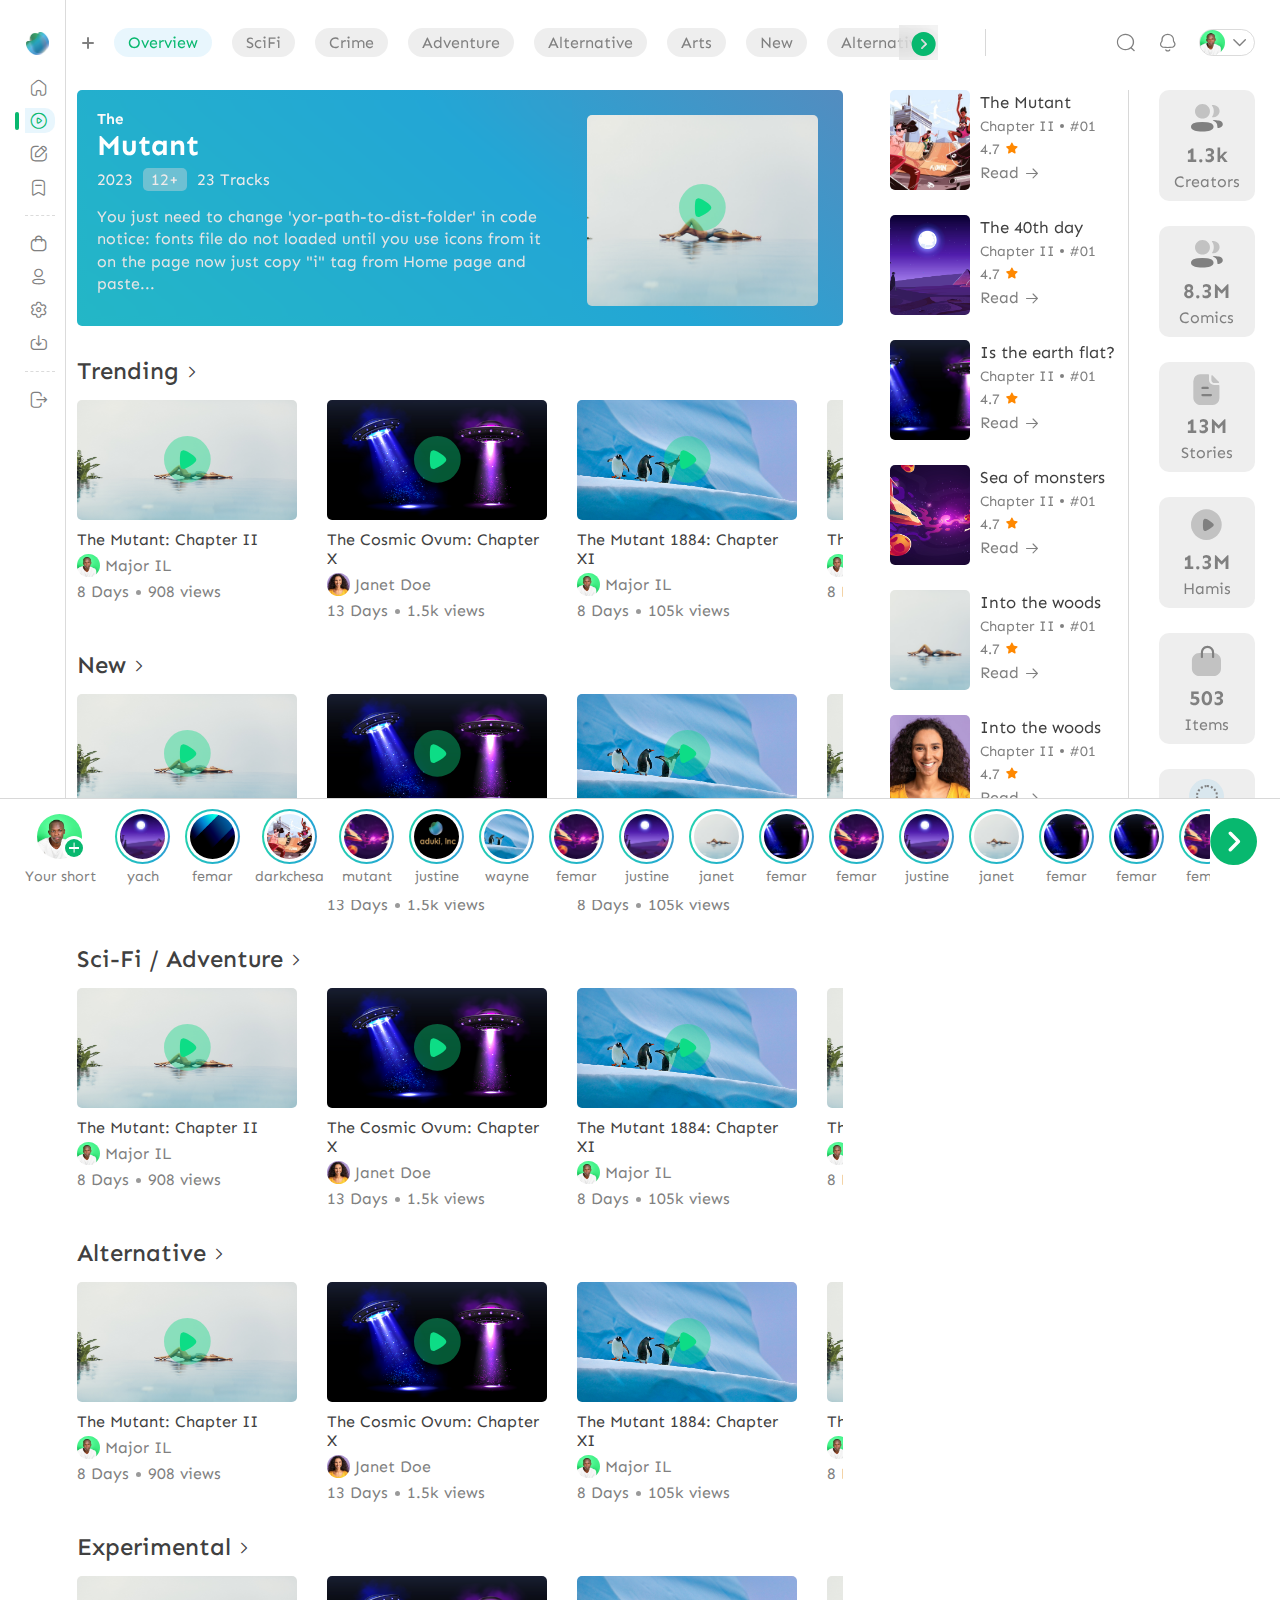
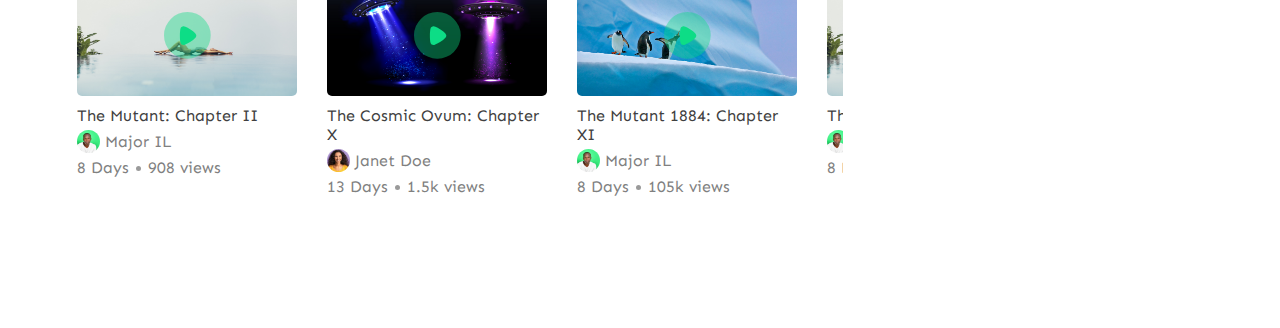
==== commit 809e446a: "Entry:A08" ====
--- a/hami.html
+++ b/hami.html
@@ -860,7 +860,7 @@
                                 <span class="chapter">
                                     <span class="text">Chapter II</span>
                             <span class="dot"></span>
-                            <i class="no">#01</i>
+                            <span class="no">#01</span>
                             </span>
                             <span class="rating">
                                     <span class="no">4.7</span>
@@ -882,7 +882,7 @@
                                 <span class="chapter">
                                     <span class="text">Chapter II</span>
                             <span class="dot"></span>
-                            <i class="no">#01</i>
+                            <span class="no">#01</span>
                             </span>
                             <span class="rating">
                                     <span class="no">4.7</span>
@@ -904,7 +904,7 @@
                                 <span class="chapter">
                                     <span class="text">Chapter II</span>
                             <span class="dot"></span>
-                            <i class="no">#01</i>
+                            <span class="no">#01</span>
                             </span>
                             <span class="rating">
                                     <span class="no">4.7</span>
@@ -926,7 +926,7 @@
                                 <span class="chapter">
                                     <span class="text">Chapter II</span>
                             <span class="dot"></span>
-                            <i class="no">#01</i>
+                            <span class="no">#01</span>
                             </span>
                             <span class="rating">
                                     <span class="no">4.7</span>
@@ -948,7 +948,7 @@
                                 <span class="chapter">
                                     <span class="text">Chapter II</span>
                             <span class="dot"></span>
-                            <i class="no">#01</i>
+                            <span class="no">#01</span>
                             </span>
                             <span class="rating">
                                     <span class="no">4.7</span>
@@ -970,7 +970,7 @@
                                 <span class="chapter">
                                     <span class="text">Chapter II</span>
                             <span class="dot"></span>
-                            <i class="no">#01</i>
+                            <span class="no">#01</span>
                             </span>
                             <span class="rating">
                                     <span class="no">4.7</span>
@@ -992,7 +992,7 @@
                                 <span class="chapter">
                                     <span class="text">Chapter II</span>
                             <span class="dot"></span>
-                            <i class="no">#01</i>
+                            <span class="no">#01</span>
                             </span>
                             <span class="rating">
                                     <span class="no">4.7</span>
--- a/css/main.css
+++ b/css/main.css
@@ -590,7 +590,7 @@
     padding-left: 10px;
     backdrop-filter: blur(10px);
     -webkit-backdrop-filter: blur(10px);
-    background-color: #ffffff;
+    /* background-color: #ffffff; */
     height: 100%;
     display: flex;
     align-items: center;
@@ -1894,7 +1894,7 @@
     top: 30px;
     bottom: 10px;
     z-index: 3;
-    display: flex;
+    display: none;
     align-items: center;
     justify-content: center;
 }
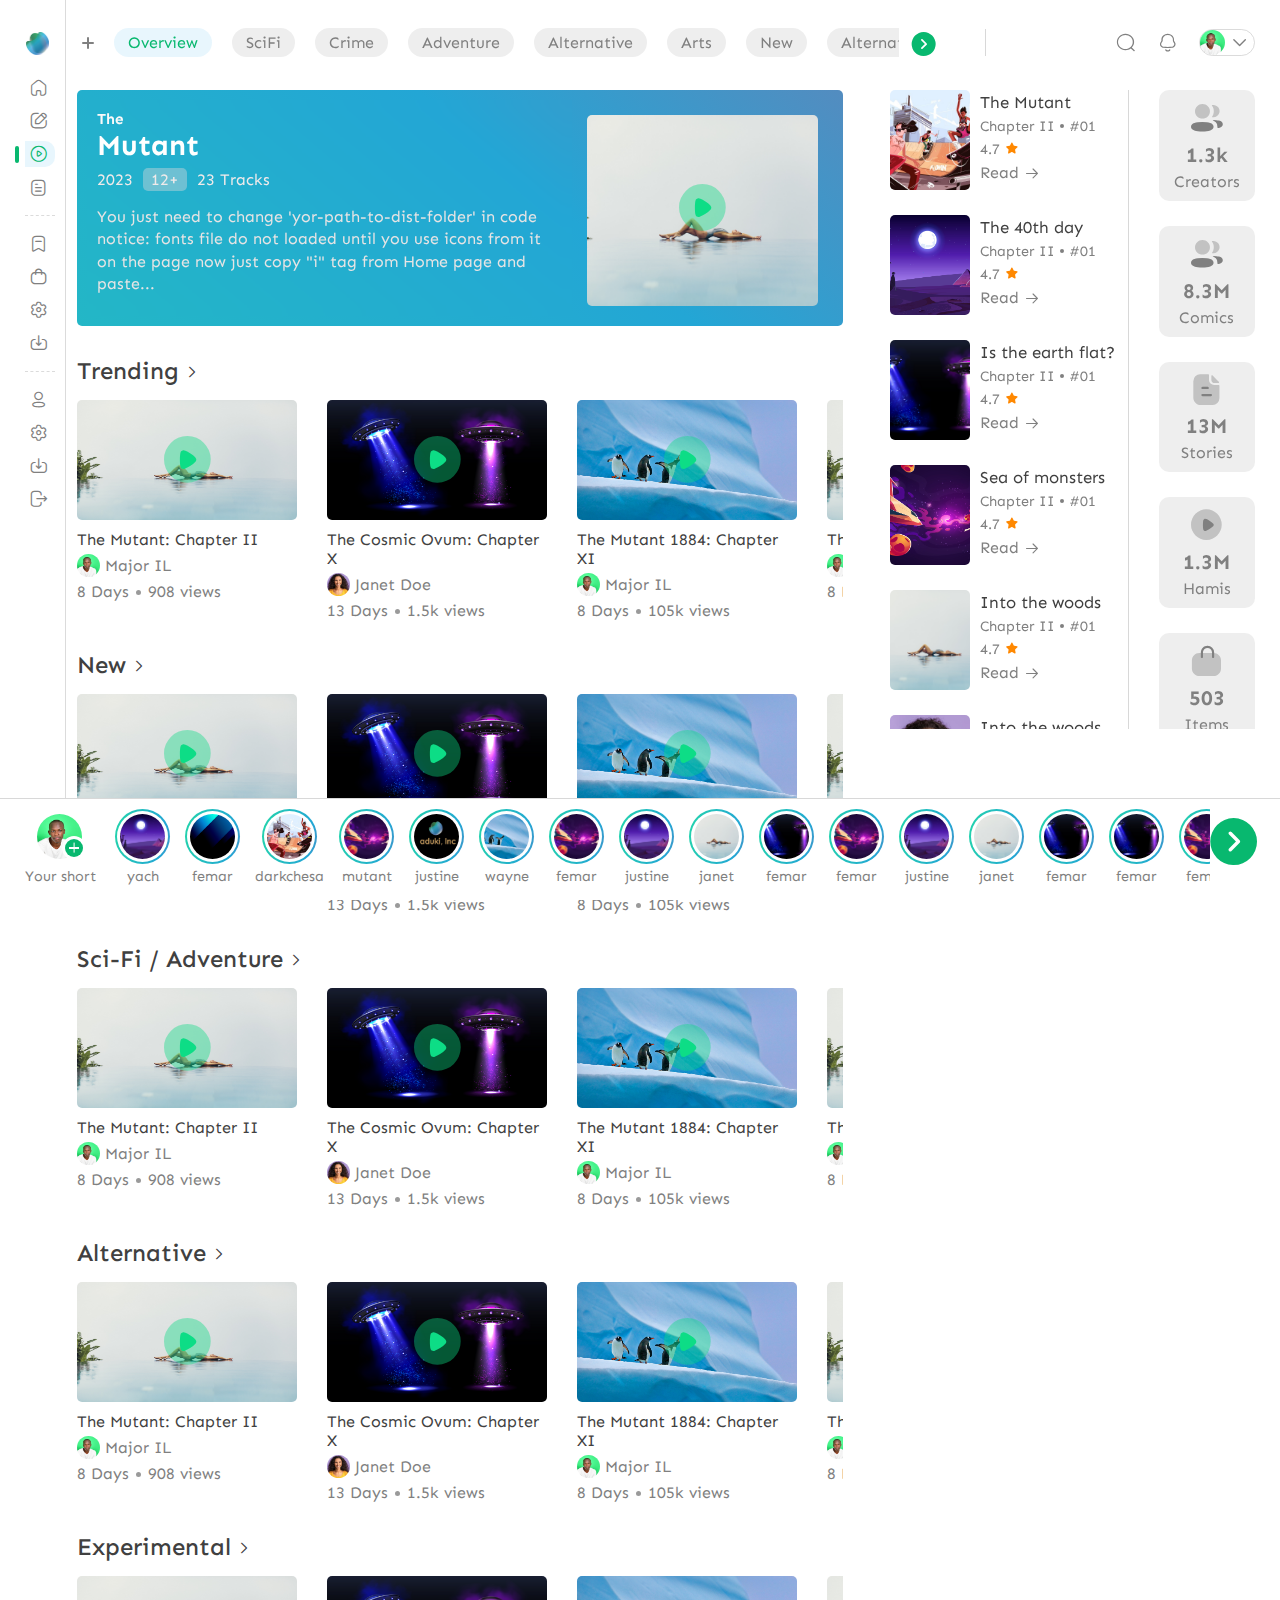
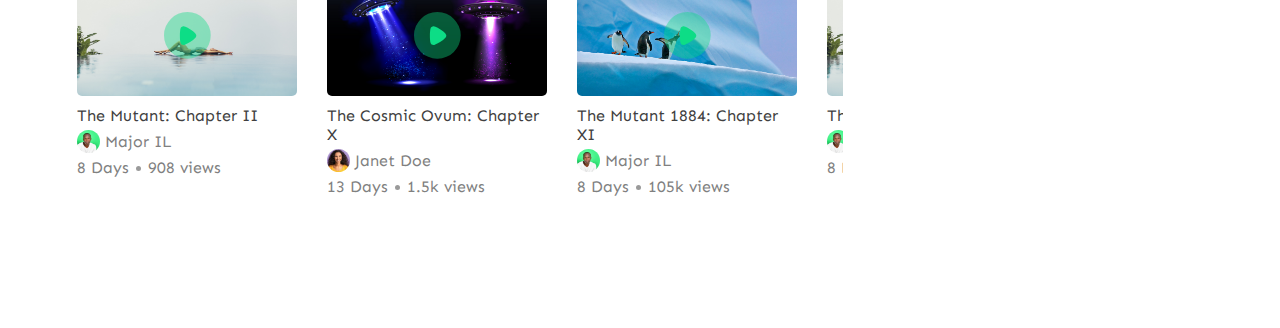
==== commit ebfafa21: "Entry:A09" ====
--- a/hami.html
+++ b/hami.html
@@ -41,6 +41,16 @@
                             </div>
                         </a>
                     </li>
+                    <li class="item">
+                        <span class="line"></span>
+                        <a href="" class="item-link">
+                            <span class="iconly-Edit-Square icli"></span>
+                            <div class="link-text">
+                                <span class="arrow"></span>
+                                <span class="text">Contribute</span>
+                            </div>
+                        </a>
+                    </li>
                     <li class="item selected">
                         <span class="line"></span>
                         <a href="" class="item-link">
@@ -54,28 +64,28 @@
                     <li class="item">
                         <span class="line"></span>
                         <a href="" class="item-link">
-                            <span class="iconly-Edit-Square icli"></span>
+                            <span class="iconly-Document icli"></span>
                             <div class="link-text">
                                 <span class="arrow"></span>
                                 <span class="text">Stories</span>
                             </div>
                         </a>
                     </li>
+                </ul>
+            </div>
+            <div class="menu">
+                <div class="title">General</div>
+                <ul class="menu-items">
                     <li class="item">
                         <span class="line"></span>
                         <a href="" class="item-link">
                             <span class="iconly-Bookmark icli"></span>
                             <div class="link-text">
                                 <span class="arrow"></span>
-                                <span class="text">Saved</span>
-                            </div>
-                        </a>
-                    </li>
-                </ul>
-            </div>
-            <div class="menu">
-                <div class="title">General</div>
-                <ul class="menu-items">
+                                <span class="text">My List</span>
+                            </div>
+                        </a>
+                    </li>
                     <li class="item">
                         <span class="line"></span>
                         <a href="" class="item-link">
@@ -89,6 +99,31 @@
                     <li class="item">
                         <span class="line"></span>
                         <a href="" class="item-link">
+                            <span class="iconly-Setting icli"></span>
+                            <div class="link-text">
+                                <span class="arrow"></span>
+                                <span class="text">Settings</span>
+                            </div>
+                        </a>
+                    </li>
+                    <li class="item">
+                        <span class="line"></span>
+                        <a href="" class="item-link">
+                            <span class="iconly-Download icli"></span>
+                            <div class="link-text">
+                                <span class="arrow"></span>
+                                <span class="text">Download</span>
+                            </div>
+                        </a>
+                    </li>
+                </ul>
+            </div>
+            <div class="menu user">
+                <div class="title">User</div>
+                <ul class="menu-items">
+                    <li class="item">
+                        <span class="line"></span>
+                        <a href="" class="item-link">
                             <span class="iconly-Profile icli"></span>
                             <div class="link-text">
                                 <span class="arrow"></span>
@@ -116,11 +151,6 @@
                             </div>
                         </a>
                     </li>
-                </ul>
-            </div>
-            <div class="menu user">
-                <div class="title">User</div>
-                <ul class="menu-items">
                     <li class="item">
                         <span class="line"></span>
                         <a href="" class="item-link logout">
--- a/css/main.css
+++ b/css/main.css
@@ -588,9 +588,9 @@
     top: 0px;
     padding-top: 5px;
     padding-left: 10px;
-    backdrop-filter: blur(10px);
-    -webkit-backdrop-filter: blur(10px);
-    /* background-color: #ffffff; */
+    /* backdrop-filter: blur(10px);
+    -webkit-backdrop-filter: blur(10px); */
+    background-color: #ffffff;
     height: 100%;
     display: flex;
     align-items: center;
@@ -1345,10 +1345,10 @@
     justify-content: space-between;
     gap: 10px;
     position: sticky;
-    top: 85px;
-    height: 90vh;
+    top: 90px;
+    height: 71vh;
     /* justify-self: end; */
-    padding-bottom: 2px;
+    margin-bottom: 10px;
 }
 
 main.main>.content>.content-container>.top-comics>.title-section {
@@ -1867,7 +1867,7 @@
 main.main>.content>.content-container>.main-section>.top-erukis>.right {
     /* border: 1px solid #48ea03; */
     /* background-color: #ffffff; */
-    background-color: #fbfdff5d;
+    background-color: #fbfdff4b;
     backdrop-filter: blur(5px);
     -webkit-backdrop-filter: blur(5px);
     text-decoration: none;
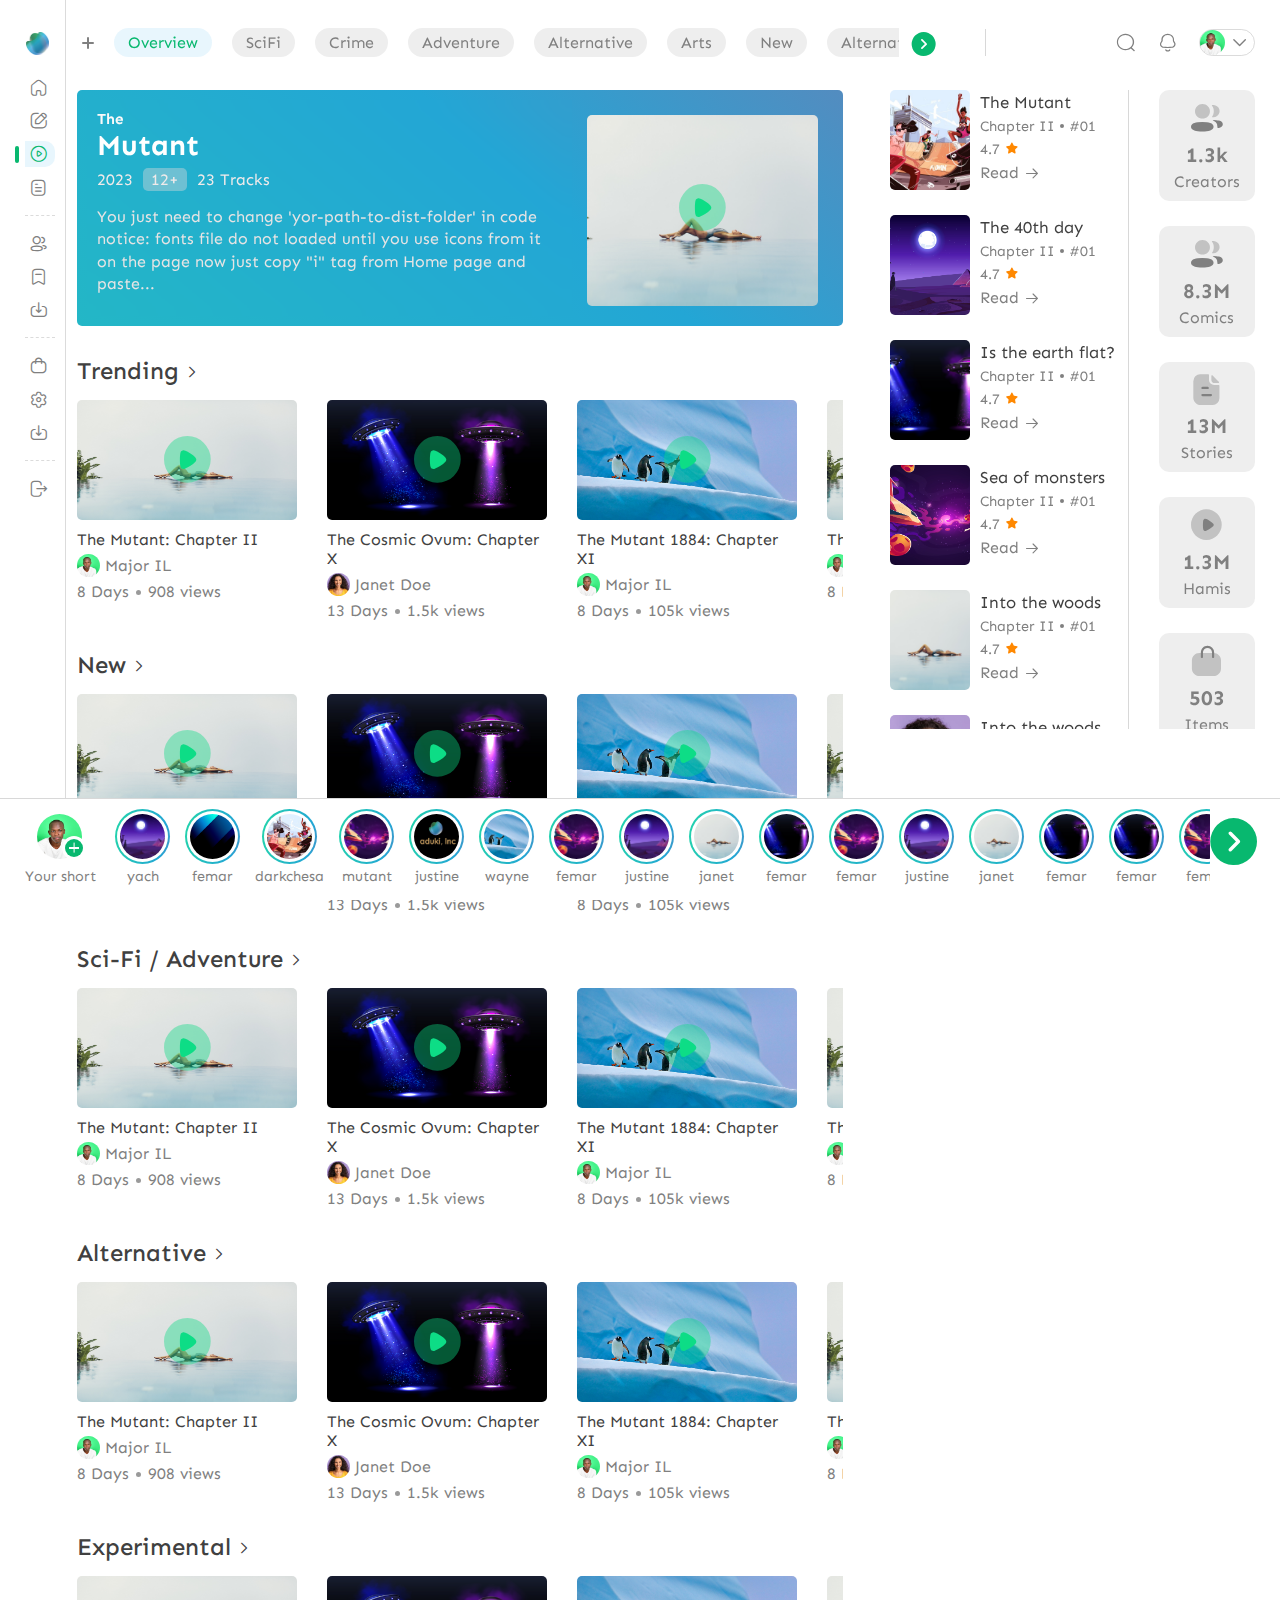
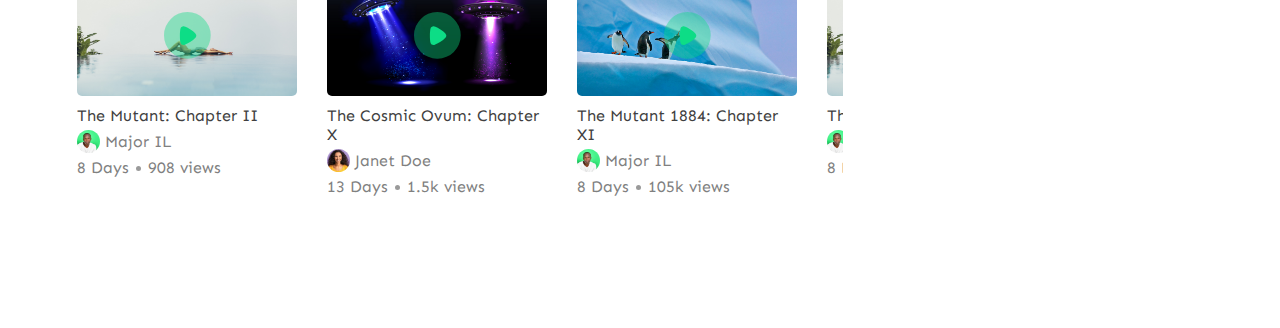
==== commit a61c6027: "Entry:A09" ====
--- a/hami.html
+++ b/hami.html
@@ -79,6 +79,16 @@
                     <li class="item">
                         <span class="line"></span>
                         <a href="" class="item-link">
+                            <span class="iconly-User2 icli"></span>
+                            <div class="link-text">
+                                <span class="arrow"></span>
+                                <span class="text">Authors</span>
+                            </div>
+                        </a>
+                    </li>
+                    <li class="item">
+                        <span class="line"></span>
+                        <a href="" class="item-link">
                             <span class="iconly-Bookmark icli"></span>
                             <div class="link-text">
                                 <span class="arrow"></span>
@@ -86,13 +96,28 @@
                             </div>
                         </a>
                     </li>
+                    <li class="item">
+                        <span class="line"></span>
+                        <a href="" class="item-link">
+                            <span class="iconly-Download icli"></span>
+                            <div class="link-text">
+                                <span class="arrow"></span>
+                                <span class="text">Download</span>
+                            </div>
+                        </a>
+                    </li>
+                </ul>
+            </div>
+            <div class="menu user">
+                <div class="title">User</div>
+                <ul class="menu-items">
                     <li class="item">
                         <span class="line"></span>
                         <a href="" class="item-link">
                             <span class="iconly-Bag-2 icli"></span>
                             <div class="link-text">
                                 <span class="arrow"></span>
-                                <span class="text">Shop</span>
+                                <span class="text">Shop/NFT</span>
                             </div>
                         </a>
                     </li>
@@ -121,36 +146,6 @@
             <div class="menu user">
                 <div class="title">User</div>
                 <ul class="menu-items">
-                    <li class="item">
-                        <span class="line"></span>
-                        <a href="" class="item-link">
-                            <span class="iconly-Profile icli"></span>
-                            <div class="link-text">
-                                <span class="arrow"></span>
-                                <span class="text">Profile</span>
-                            </div>
-                        </a>
-                    </li>
-                    <li class="item">
-                        <span class="line"></span>
-                        <a href="" class="item-link">
-                            <span class="iconly-Setting icli"></span>
-                            <div class="link-text">
-                                <span class="arrow"></span>
-                                <span class="text">Settings</span>
-                            </div>
-                        </a>
-                    </li>
-                    <li class="item">
-                        <span class="line"></span>
-                        <a href="" class="item-link">
-                            <span class="iconly-Download icli"></span>
-                            <div class="link-text">
-                                <span class="arrow"></span>
-                                <span class="text">Download</span>
-                            </div>
-                        </a>
-                    </li>
                     <li class="item">
                         <span class="line"></span>
                         <a href="" class="item-link logout">
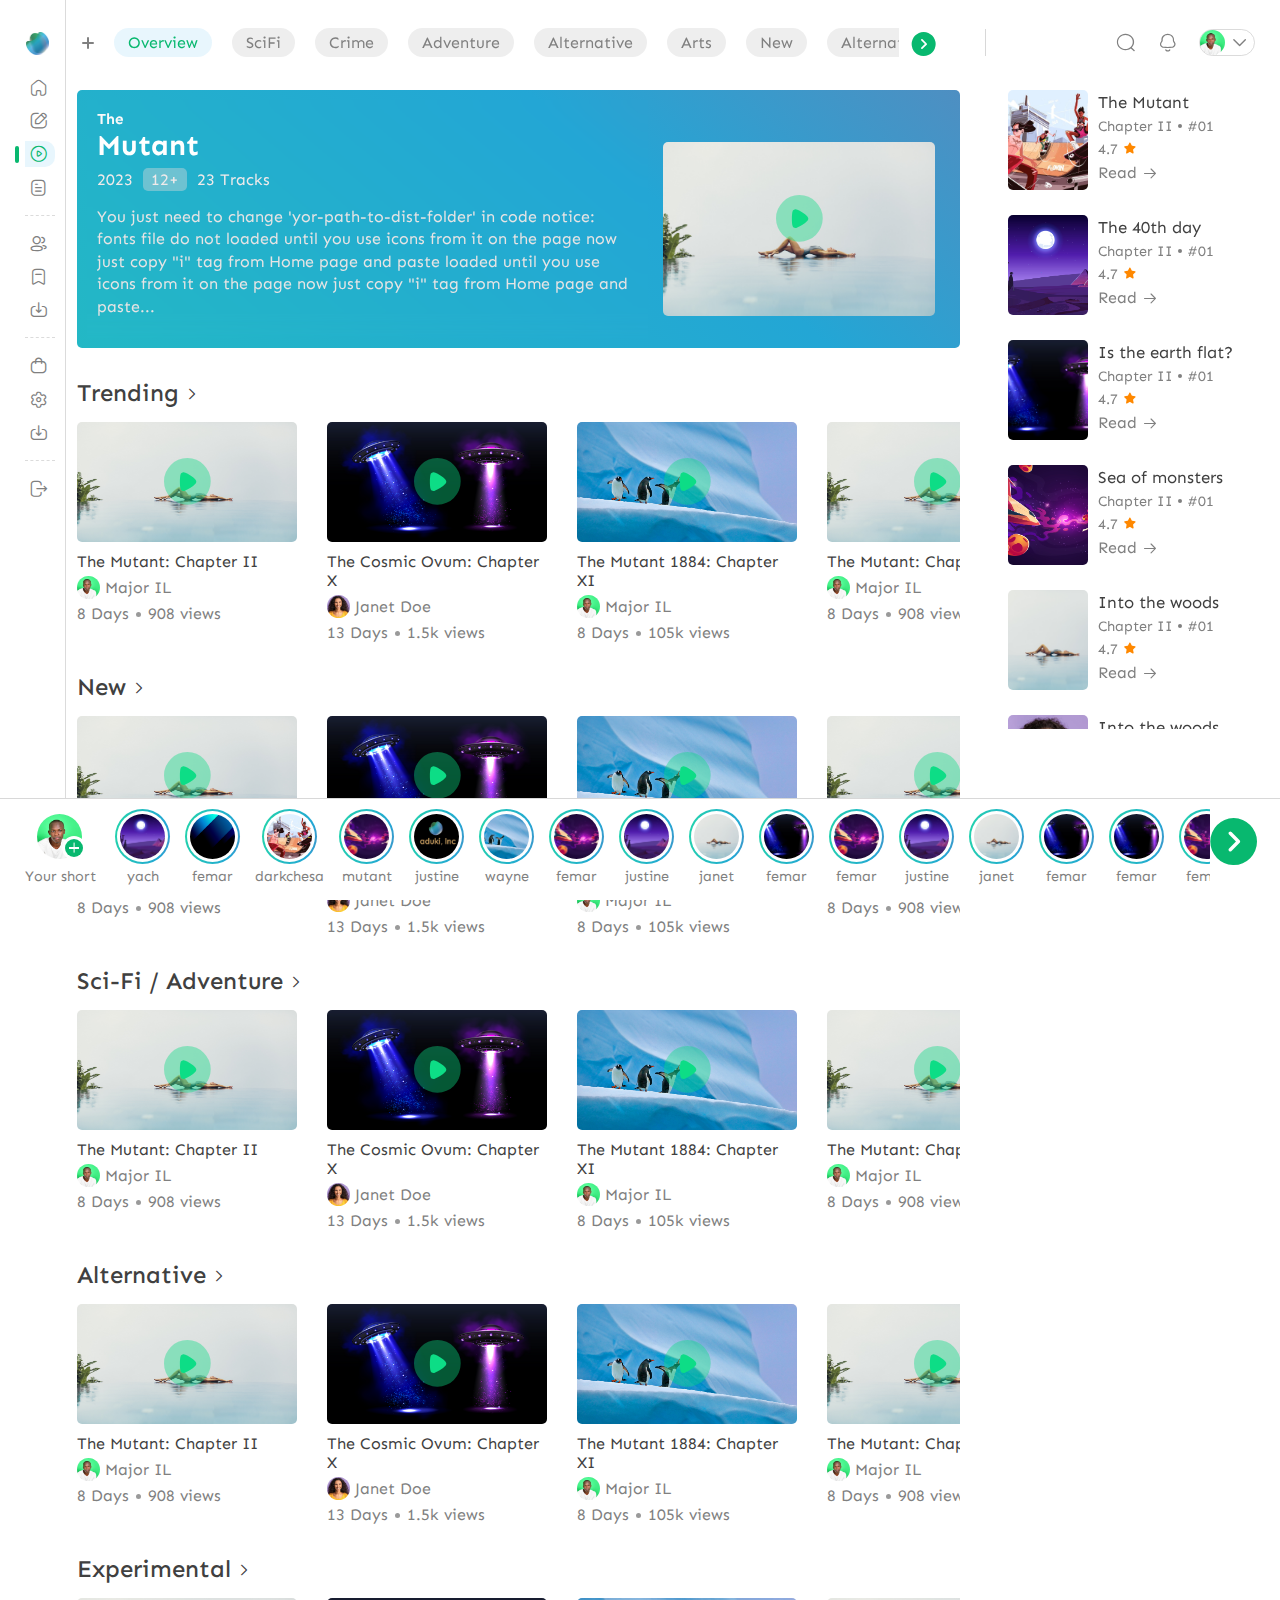
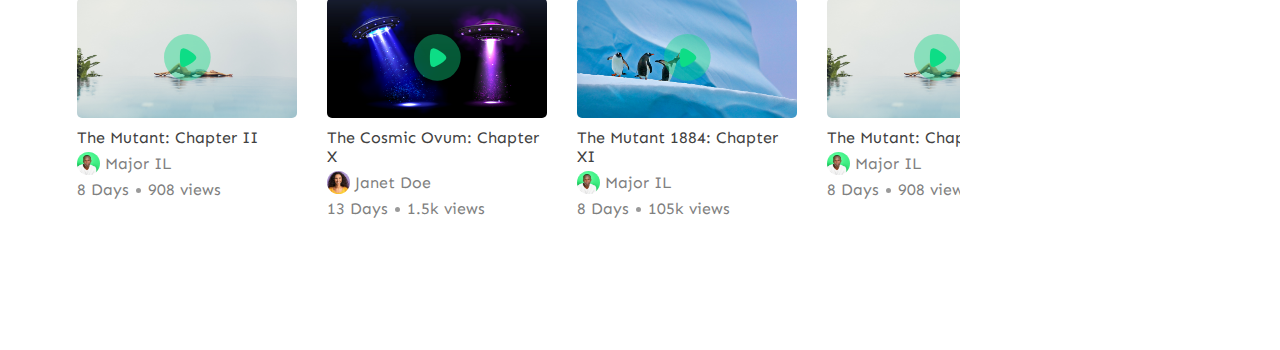
==== commit a7aa52f2: "Entry:A10" ====
--- a/hami.html
+++ b/hami.html
@@ -242,7 +242,8 @@
                                     <span class="issues">23 Tracks</span>
                                 </div>
                                 <p class="description">
-                                    You just need to change 'yor-path-to-dist-folder' in code notice: fonts file do not loaded until you use icons from it on the page now just copy "i" tag from Home page and paste...
+                                    You just need to change 'yor-path-to-dist-folder' in code notice: fonts file do not loaded until you use icons from it on the page now just copy "i" tag from Home page and paste loaded until you use icons from it on the page now just copy "i" tag from
+                                    Home page and paste...
                                 </p>
                             </div>
                             <div class="cover">
--- a/css/main.css
+++ b/css/main.css
@@ -694,7 +694,7 @@
     padding: 0;
     /* border: 1px solid #ec0808; */
     display: grid;
-    grid-template-columns: 65% 31%;
+    grid-template-columns: 75% 21%;
     column-gap: 4%;
 }
 
@@ -1230,10 +1230,10 @@
     /* border: 1px solid #808080; */
     align-self: center;
     width: 35%;
-    height: 100%;
+    height: 90%;
     position: relative;
     display: flex;
-    padding: 15px 15px 10px 15px;
+    padding: 30px 15px 10px 15px;
 }
 
 main.main>.content>.content-container>.main-section>.featured-hami>.featured>.cover>img {
@@ -1360,7 +1360,7 @@
     border-left: 1px solid #8080804f;
     padding-left: 30px;
     justify-self: flex-end;
-    display: flex;
+    display: none;
     flex-flow: column;
     gap: 25px;
     overflow-y: auto;
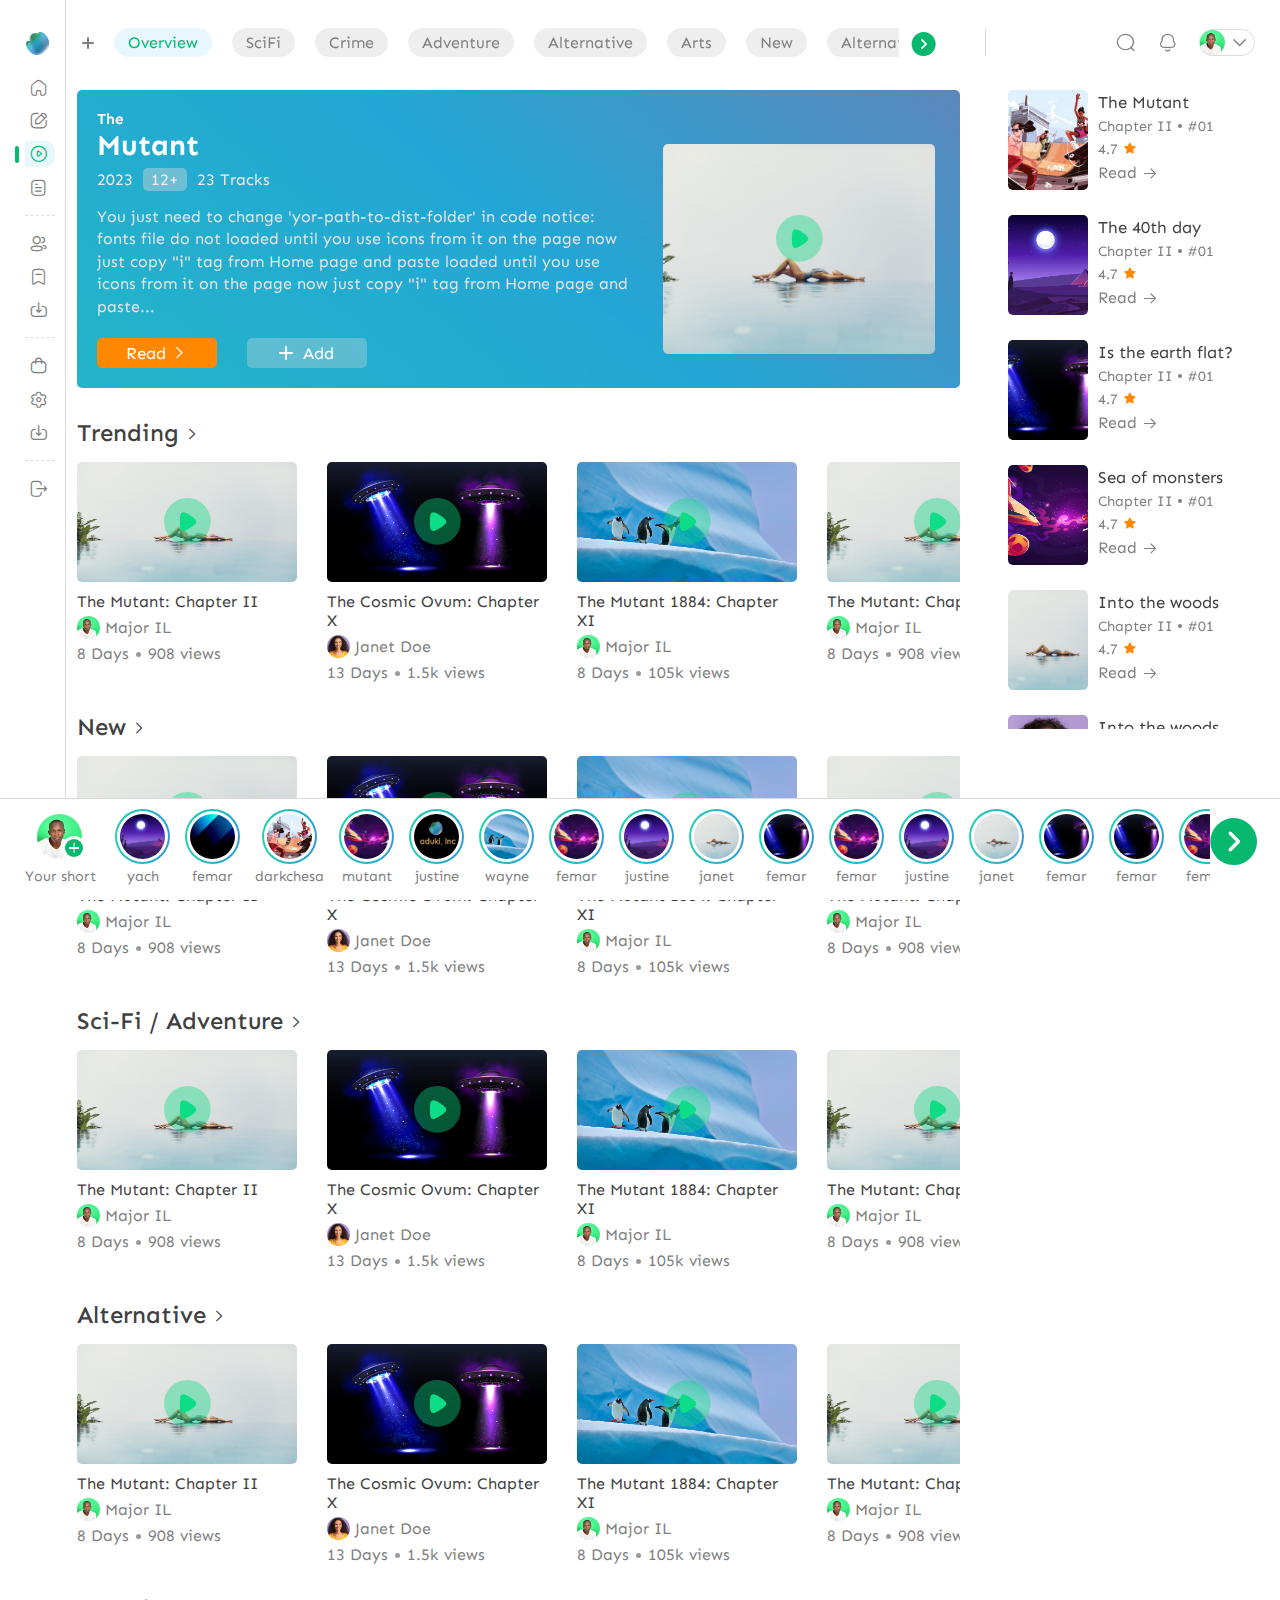
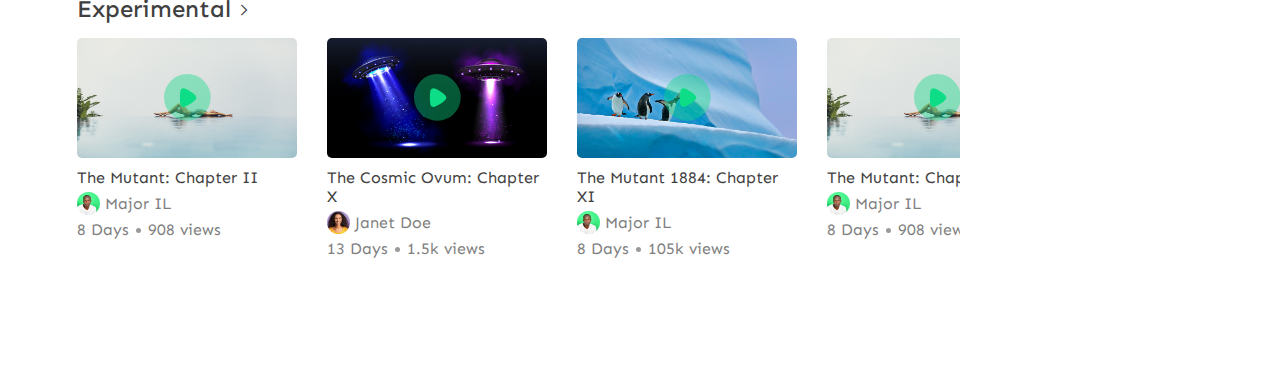
==== commit deb5dd88: "Entry:A15" ====
--- a/hami.html
+++ b/hami.html
@@ -245,6 +245,21 @@
                                     You just need to change 'yor-path-to-dist-folder' in code notice: fonts file do not loaded until you use icons from it on the page now just copy "i" tag from Home page and paste loaded until you use icons from it on the page now just copy "i" tag from
                                     Home page and paste...
                                 </p>
+                                <div class="footer">
+                                    <div class="left-items">
+                                        <a href="" class="read-now">
+                                            <span class="text">Read</span>
+                                            <span class="iconly-Arrow-Right-2 icli"></span>
+                                        </a>
+                                        <a href="" class="add-to">
+                                            <span class="plus">
+                                                <span class="right"></span>
+                                                <span class="left"></span>
+                                            </span>
+                                            <span class="text">Add</span>
+                                        </a>
+                                    </div>
+                                </div>
                             </div>
                             <div class="cover">
                                 <img src="/img/mutant.jpg" alt="cover" srcset="">
@@ -1037,38 +1052,6 @@
                                 <div class="scroll-text">Scroll</div>
                             </div>
                         </div> -->
-                    </div>
-                    <div class="stats">
-                        <a href="" class="stat">
-                            <span class="iconlyBulk-User2 icon"><span class="path1"></span><span class="path2"></span><span class="path3"></span><span class="path4"></span></span>
-                            <span class="no">1.3k</span>
-                            <span class="name">Creators</span>
-                        </a>
-                        <a href="" class="stat">
-                            <span class="iconlyBulk-User2 icon"><span class="path1"></span><span class="path2"></span><span class="path3"></span><span class="path4"></span></span>
-                            <span class="no">8.3M</span>
-                            <span class="name">Comics</span>
-                        </a>
-                        <a href="" class="stat">
-                            <span class="iconlyBulk-Paper icon"><span class="path1"></span><span class="path2"></span><span class="path3"></span></span>
-                            <span class="no">13M</span>
-                            <span class="name">Stories</span>
-                        </a>
-                        <a href="" class="stat">
-                            <span class="iconlyBulk-Play icon"><span class="path1"></span><span class="path2"></span><span class="path3"></span></span>
-                            <span class="no">1.3M</span>
-                            <span class="name">Hamis</span>
-                        </a>
-                        <a href="" class="stat">
-                            <span class="iconlyBulk-Bag-2 icon"><span class="path1"></span><span class="path2"></span><span class="path3"></span></span>
-                            <span class="no">503</span>
-                            <span class="name">Items</span>
-                        </a>
-                        <a href="" class="stat">
-                            <span class="short"><span class="inner"></span></span>
-                            <span class="no">11.3k</span>
-                            <span class="name">Shorts</span>
-                        </a>
                     </div>
                 </div>
             </div>
--- a/css/main.css
+++ b/css/main.css
@@ -349,9 +349,11 @@
     0% {
         background-position: 0% 50%;
     }
+
     50% {
         background-position: 100% 50%;
     }
+
     100% {
         background-position: 0% 50%;
     }
@@ -697,6 +699,9 @@
     grid-template-columns: 75% 21%;
     column-gap: 4%;
 }
+main.main>.content>.main{
+    grid-template-columns: 66% 30%;
+}
 
 main.main>.content>.content-container>.main-section {
     /* border: 1px solid #808080; */
@@ -754,9 +759,11 @@
     0% {
         background-position: 0% 50%;
     }
+
     50% {
         background-position: 100% 50%;
     }
+
     100% {
         background-position: 0% 50%;
     }
@@ -765,7 +772,7 @@
 main.main>.content>.content-container>.main-section>.featured-comic>.featured>ul.header {
     display: flex;
     margin: 0%;
-    padding: 20px 30px 10px 30px;
+    padding: 15px 30px 0px 30px;
     list-style-type: none;
     align-items: center;
     justify-content: center;
@@ -792,7 +799,7 @@
 
 main.main>.content>.content-container>.main-section>.featured-comic>.featured>ul.header>li.item>a.selected {
     background-color: rgba(224, 219, 219, 0.316);
-    border-top: 2px solid #a7e4cb;
+    border-top: 1px solid #a7e4cb;
     color: #ffffff;
     border-bottom-left-radius: 15px;
     border-bottom-right-radius: 15px;
@@ -806,7 +813,7 @@
     display: flex;
     flex-flow: column;
     gap: 5px;
-    padding: 20px 20px 20px 20px;
+    padding: 0px 20px 15px 20px;
     backdrop-filter: blur(10px);
     -webkit-backdrop-filter: blur(10px);
 }
@@ -849,12 +856,13 @@
 
 main.main>.content>.content-container>.main-section>.featured-comic>.featured>.featured-content>.description {
     color: #e7e4e4;
-    width: 70%;
+    /* width: 70%; */
     margin: 0%;
     line-height: 1.4;
     margin-top: 10px;
 }
 
+main.main>.content>.content-container>.main-section>.featured-hami>.featured>.details>.footer,
 main.main>.content>.content-container>.main-section>.featured-comic>.featured>.featured-content>.footer {
     display: flex;
     align-items: center;
@@ -862,6 +870,7 @@
     margin-top: 15px;
 }
 
+main.main>.content>.content-container>.main-section>.featured-hami>.featured>.details>.footer>.left-items,
 main.main>.content>.content-container>.main-section>.featured-comic>.featured>.featured-content>.footer>.left-items {
     display: flex;
     align-items: center;
@@ -870,6 +879,7 @@
     gap: 30px;
 }
 
+main.main>.content>.content-container>.main-section>.featured-hami>.featured>.details>.footer>.left-items>a,
 main.main>.content>.content-container>.main-section>.featured-comic>.featured>.featured-content>.footer>.left-items>a {
     padding: 5px 15px;
     font-size: 1.05rem;
@@ -890,6 +900,7 @@
     -o-border-radius: 5px;
 }
 
+main.main>.content>.content-container>.main-section>.featured-hami>.featured>.details>.footer>.left-items>a.add-to,
 main.main>.content>.content-container>.main-section>.featured-comic>.featured>.featured-content>.footer>.left-items>a.add-to {
     display: flex;
     align-items: center;
@@ -899,12 +910,14 @@
     background-color: rgba(224, 219, 219, 0.316);
 }
 
+main.main>.content>.content-container>.main-section>.featured-hami>.featured>.details>.footer>.left-items>a.add-to>.plus,
 main.main>.content>.content-container>.main-section>.featured-comic>.featured>.featured-content>.footer>.left-items>a.add-to>.plus {
     position: relative;
     display: flex;
     align-items: center;
 }
 
+main.main>.content>.content-container>.main-section>.featured-hami>.featured>.details>.footer>.left-items>a.add-to>.plus>span,
 main.main>.content>.content-container>.main-section>.featured-comic>.featured>.featured-content>.footer>.left-items>a.add-to>.plus>span {
     display: inline-block;
     width: 14px;
@@ -917,45 +930,12 @@
     -o-border-radius: 2px;
 }
 
+main.main>.content>.content-container>.main-section>.featured-hami>.featured>.details>.footer>.left-items>a.add-to>.plus>span.left,
 main.main>.content>.content-container>.main-section>.featured-comic>.featured>.featured-content>.footer>.left-items>a.add-to>.plus>span.left {
     position: absolute;
     rotate: 90deg;
 }
 
-main.main>.content>.content-container>.main-section>.featured-comic>.featured>.featured-content>.footer>.right-items {
-    display: flex;
-    align-items: center;
-    justify-content: center;
-}
-
-main.main>.content>.content-container>.main-section>.featured-comic>.featured>.featured-content>.footer>.right-items {
-    display: flex;
-    align-items: center;
-    justify-content: center;
-}
-
-main.main>.content>.content-container>.main-section>.featured-comic>.featured>.featured-content>.footer>.right-items>a.rating {
-    display: flex;
-    align-items: center;
-    justify-content: center;
-    gap: 5px;
-    color: rgb(255, 136, 0);
-    padding: 4px 17px 4px 15px;
-    background-color: #ffffff;
-    font-size: 1.09rem;
-    text-decoration: none;
-    border-radius: 50px;
-    -webkit-border-radius: 50px;
-    -moz-border-radius: 50px;
-    -ms-border-radius: 50px;
-    -o-border-radius: 50px;
-}
-
-main.main>.content>.content-container>.main-section>.featured-comic>.featured>.featured-content>.footer>.right-items>a.rating>span.icli {
-    font-size: 1.3rem;
-    font-weight: bold;
-    color: rgb(255, 136, 0);
-}
 
 main.main>.content>.content-container>.main-section>.featured-comic>.featured>.issues {
     position: absolute;
@@ -1327,8 +1307,9 @@
     /* color: #404040; */
     margin: 0%;
     line-height: 1.4;
+    margin: 0%;
     margin-top: 10px;
-    padding-bottom: 10px;
+    padding: 0px;
 }
 
 
@@ -1360,7 +1341,7 @@
     border-left: 1px solid #8080804f;
     padding-left: 30px;
     justify-self: flex-end;
-    display: none;
+    display: flex;
     flex-flow: column;
     gap: 25px;
     overflow-y: auto;
@@ -1603,10 +1584,8 @@
     display: flex;
     flex-flow: column;
     gap: 10px;
-    /* width: 100% !important; */
-    /* overflow-x: scroll; */
-    /* overflow-x: auto; */
-    padding-bottom: 50px;
+    height: max-content;
+    padding: 0px;
 }
 
 main.main>.content>.content-container>.main-section>.latest-comics>.comics {
@@ -1626,20 +1605,21 @@
 }
 
 main.main>.content>.content-container>.main-section>.latest-comics>.comics>.issue {
-    /* border: 1px solid #c3c3c39b; */
+    border: 1px solid #c3c3c39b;
     text-decoration: none;
-    width: unset;
-    height: max-content;
+    width: 150px;
+    height: auto;
     padding: 0px;
     display: flex;
     flex-flow: column;
-    align-items: center;
+    align-items:center;
+    justify-content: flex-end;
     gap: 15px;
 }
 
 main.main>.content>.content-container>.main-section>.latest-comics>.comics>.issue>.image {
     /* border: 1px solid #da1e1e9b; */
-    width: 170px;
+    width: 100%;
     height: 180px;
 }
 
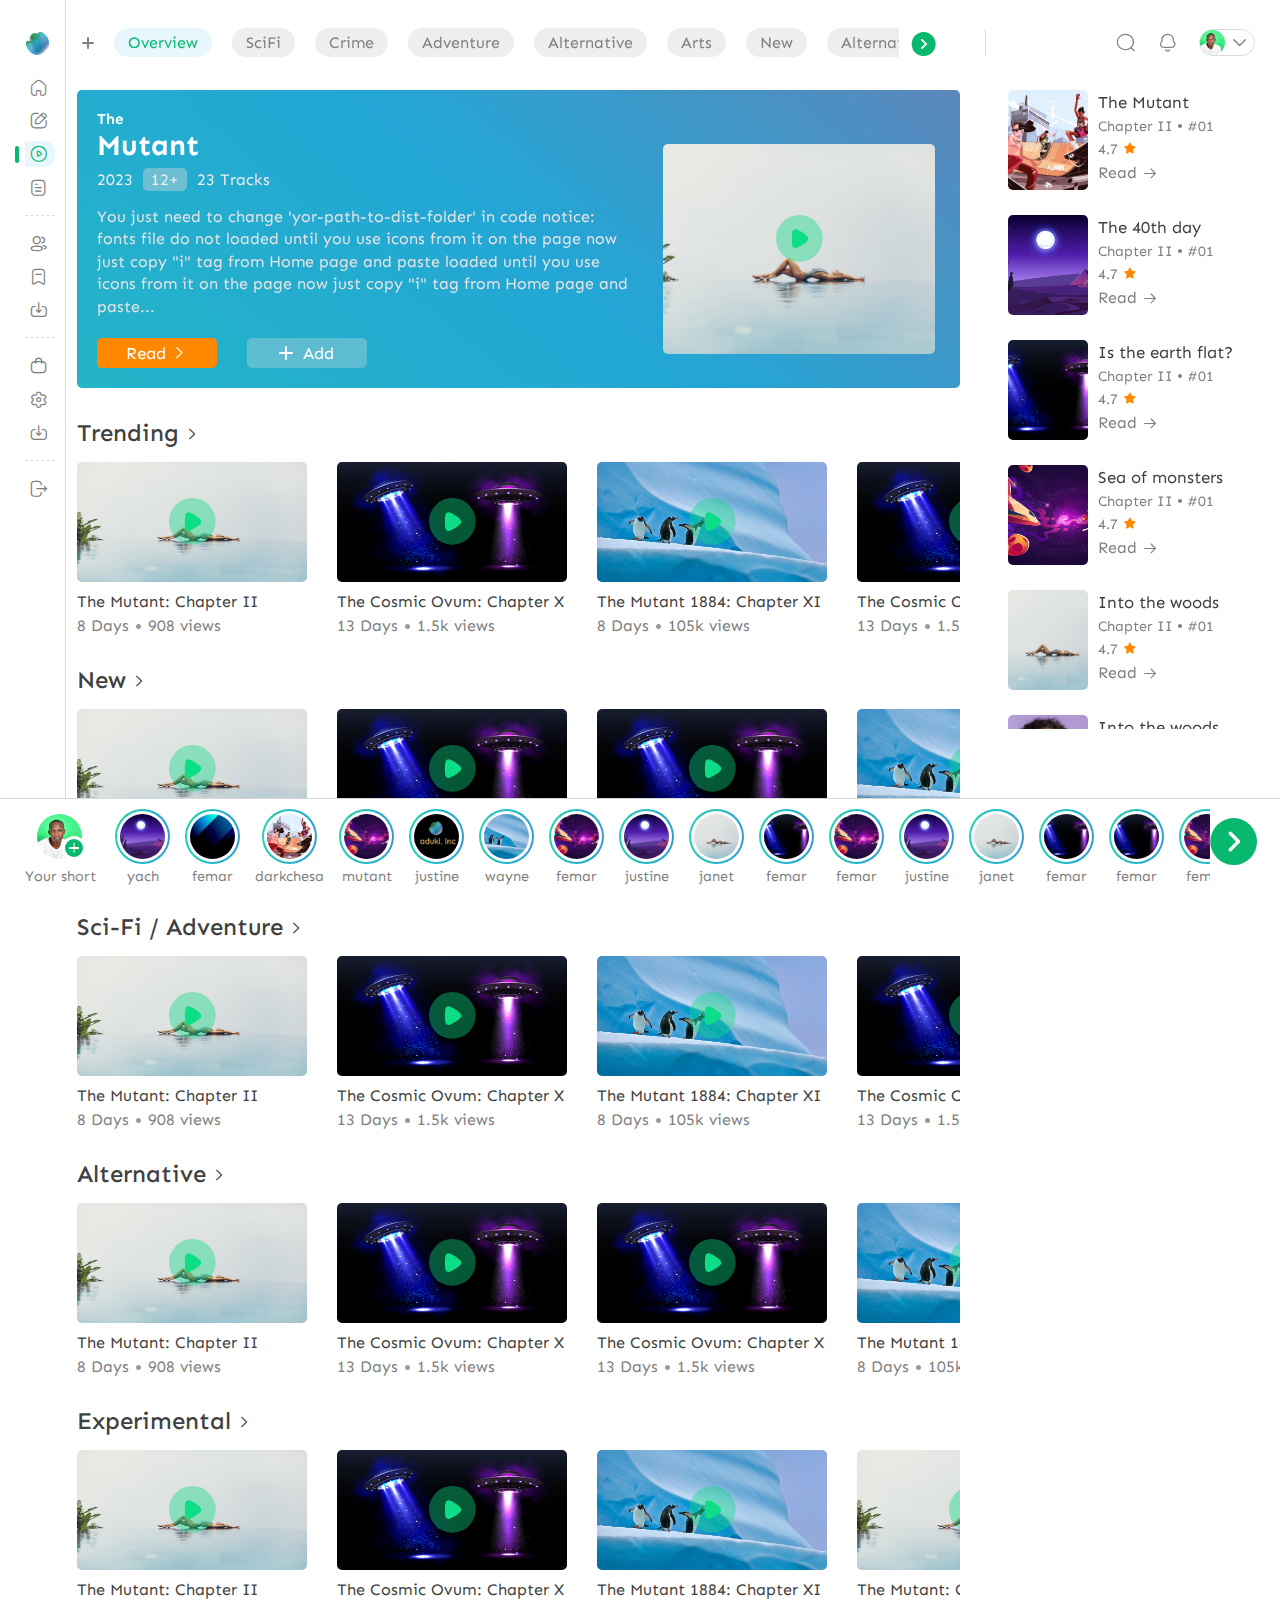
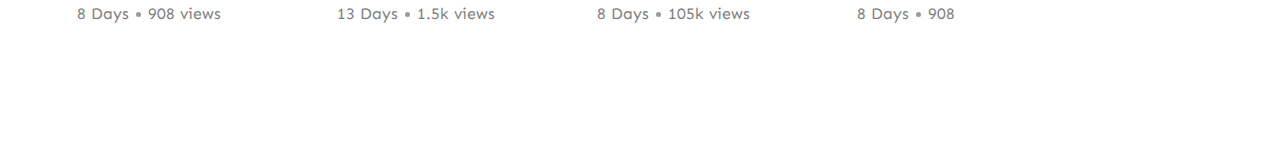
==== commit d9305d20: "Entry:A22" ====
--- a/hami.html
+++ b/hami.html
@@ -274,9 +274,9 @@
                             <h2 class="title">Trending</h2>
                             <span class="iconly-Arrow-Right-2 icli"></span>
                         </div>
-                        <div href="" class="left scroll">
+                        <!-- <div href="" class="left scroll">
                             <span class="iconly-Arrow-Left-Circle icli"></span>
-                        </div>
+                        </div> -->
                         <div class="erukis">
                             <a href="" class="eruki">
                                 <div class="image">
@@ -346,61 +346,83 @@
                             </a>
                             <a href="" class="eruki">
                                 <div class="image">
-                                    <img src="img/mutant.jpg" alt="Thumbnail" srcset="" />
-                                    <div class="play">
-                                        <span class="iconlyBulk-Play"><span class="path1"></span><span class="path2"></span></span>
-                                    </div>
-                                </div>
-                                <div class="content">
-                                    <span class="title">The Mutant: Chapter II</span>
-                                    <span class="creator">
-                                        <span class="img">
-                                            <img src="img/profile.jpg" alt="img" srcset="" />
-                                        </span>
-                                    <span class="username">Major IL</span>
-                                    </span>
-                                    <span class="stream">
-                                        <span class="date">8 Days</span>
-                                    <span class="dot"></span>
-                                    <span class="text">908 views</span>
-                                    </span>
-                                </div>
-                            </a>
-                            <a href="" class="eruki">
-                                <div class="image">
-                                    <img src="img/mutant.jpg" alt="Thumbnail" srcset="" />
-                                    <div class="play">
-                                        <span class="iconlyBulk-Play"><span class="path1"></span><span class="path2"></span></span>
-                                    </div>
-                                </div>
-                                <div class="content">
-                                    <span class="title">The Mutant: Chapter II</span>
-                                    <span class="creator">
-                                        <span class="img">
-                                            <img src="img/profile.jpg" alt="img" srcset="" />
-                                        </span>
-                                    <span class="username">Major IL</span>
-                                    </span>
-                                    <span class="stream">
-                                        <span class="date">8 Days</span>
-                                    <span class="dot"></span>
-                                    <span class="text">908 views</span>
-                                    </span>
-                                </div>
-                            </a>
-                        </div>
-                        <div href="" class="right scroll">
+                                    <img src="img/low1.jpg" alt="Thumbnail" srcset="" />
+                                    <div class="play">
+                                        <span class="iconlyBulk-Play"><span class="path1"></span><span class="path2"></span></span>
+                                    </div>
+                                </div>
+                                <div class="content">
+                                    <span class="title">The Cosmic Ovum: Chapter X</span>
+                                    <span class="creator">
+                                        <span class="img">
+                                            <img src="img/purri.jpg" alt="img" srcset="" />
+                                        </span>
+                                    <span class="username">Janet Doe</span>
+                                    </span>
+                                    <span class="stream">
+                                        <span class="date">13 Days</span>
+                                    <span class="dot"></span>
+                                    <span class="text">1.5k views</span>
+                                    </span>
+                                </div>
+                            </a>
+                            <a href="" class="eruki">
+                                <div class="image">
+                                    <img src="img/mutant.jpg" alt="Thumbnail" srcset="" />
+                                    <div class="play">
+                                        <span class="iconlyBulk-Play"><span class="path1"></span><span class="path2"></span></span>
+                                    </div>
+                                </div>
+                                <div class="content">
+                                    <span class="title">The Mutant: Chapter II</span>
+                                    <span class="creator">
+                                        <span class="img">
+                                            <img src="img/profile.jpg" alt="img" srcset="" />
+                                        </span>
+                                    <span class="username">Major IL</span>
+                                    </span>
+                                    <span class="stream">
+                                        <span class="date">8 Days</span>
+                                    <span class="dot"></span>
+                                    <span class="text">908 views</span>
+                                    </span>
+                                </div>
+                            </a>
+                            <a href="" class="eruki">
+                                <div class="image">
+                                    <img src="img/mutant.jpg" alt="Thumbnail" srcset="" />
+                                    <div class="play">
+                                        <span class="iconlyBulk-Play"><span class="path1"></span><span class="path2"></span></span>
+                                    </div>
+                                </div>
+                                <div class="content">
+                                    <span class="title">The Mutant: Chapter II</span>
+                                    <span class="creator">
+                                        <span class="img">
+                                            <img src="img/profile.jpg" alt="img" srcset="" />
+                                        </span>
+                                    <span class="username">Major IL</span>
+                                    </span>
+                                    <span class="stream">
+                                        <span class="date">8 Days</span>
+                                    <span class="dot"></span>
+                                    <span class="text">908 views</span>
+                                    </span>
+                                </div>
+                            </a>
+                        </div>
+                        <!-- <div href="" class="right scroll">
                             <span class="iconly-Arrow-Right-Circle icli"></span>
-                        </div>
+                        </div> -->
                     </div>
                     <div class="top-erukis">
                         <div class="title-section">
                             <h2 class="title">New</h2>
                             <span class="iconly-Arrow-Right-2 icli"></span>
                         </div>
-                        <div href="" class="left scroll">
+                        <!-- <div href="" class="left scroll">
                             <span class="iconly-Arrow-Left-Circle icli"></span>
-                        </div>
+                        </div> -->
                         <div class="erukis">
                             <a href="" class="eruki">
                                 <div class="image">
@@ -448,6 +470,28 @@
                             </a>
                             <a href="" class="eruki">
                                 <div class="image">
+                                    <img src="img/low1.jpg" alt="Thumbnail" srcset="" />
+                                    <div class="play">
+                                        <span class="iconlyBulk-Play"><span class="path1"></span><span class="path2"></span></span>
+                                    </div>
+                                </div>
+                                <div class="content">
+                                    <span class="title">The Cosmic Ovum: Chapter X</span>
+                                    <span class="creator">
+                                        <span class="img">
+                                            <img src="img/purri.jpg" alt="img" srcset="" />
+                                        </span>
+                                    <span class="username">Janet Doe</span>
+                                    </span>
+                                    <span class="stream">
+                                        <span class="date">13 Days</span>
+                                    <span class="dot"></span>
+                                    <span class="text">1.5k views</span>
+                                    </span>
+                                </div>
+                            </a>
+                            <a href="" class="eruki">
+                                <div class="image">
                                     <img src="img/ground1.jpg" alt="Thumbnail" srcset="" />
                                     <div class="play">
                                         <span class="iconlyBulk-Play"><span class="path1"></span><span class="path2"></span></span>
@@ -513,18 +557,18 @@
                                 </div>
                             </a>
                         </div>
-                        <div href="" class="right scroll">
+                        <!-- <div href="" class="right scroll">
                             <span class="iconly-Arrow-Right-Circle icli"></span>
-                        </div>
+                        </div> -->
                     </div>
                     <div class="top-erukis">
                         <div class="title-section">
                             <h2 class="title">Sci-Fi / Adventure</h2>
                             <span class="iconly-Arrow-Right-2 icli"></span>
                         </div>
-                        <div href="" class="left scroll">
+                        <!-- <div href="" class="left scroll">
                             <span class="iconly-Arrow-Left-Circle icli"></span>
-                        </div>
+                        </div> -->
                         <div class="erukis">
                             <a href="" class="eruki">
                                 <div class="image">
@@ -594,61 +638,83 @@
                             </a>
                             <a href="" class="eruki">
                                 <div class="image">
-                                    <img src="img/mutant.jpg" alt="Thumbnail" srcset="" />
-                                    <div class="play">
-                                        <span class="iconlyBulk-Play"><span class="path1"></span><span class="path2"></span></span>
-                                    </div>
-                                </div>
-                                <div class="content">
-                                    <span class="title">The Mutant: Chapter II</span>
-                                    <span class="creator">
-                                        <span class="img">
-                                            <img src="img/profile.jpg" alt="img" srcset="" />
-                                        </span>
-                                    <span class="username">Major IL</span>
-                                    </span>
-                                    <span class="stream">
-                                        <span class="date">8 Days</span>
-                                    <span class="dot"></span>
-                                    <span class="text">908 views</span>
-                                    </span>
-                                </div>
-                            </a>
-                            <a href="" class="eruki">
-                                <div class="image">
-                                    <img src="img/mutant.jpg" alt="Thumbnail" srcset="" />
-                                    <div class="play">
-                                        <span class="iconlyBulk-Play"><span class="path1"></span><span class="path2"></span></span>
-                                    </div>
-                                </div>
-                                <div class="content">
-                                    <span class="title">The Mutant: Chapter II</span>
-                                    <span class="creator">
-                                        <span class="img">
-                                            <img src="img/profile.jpg" alt="img" srcset="" />
-                                        </span>
-                                    <span class="username">Major IL</span>
-                                    </span>
-                                    <span class="stream">
-                                        <span class="date">8 Days</span>
-                                    <span class="dot"></span>
-                                    <span class="text">908 views</span>
-                                    </span>
-                                </div>
-                            </a>
-                        </div>
-                        <div href="" class="right scroll">
+                                    <img src="img/low1.jpg" alt="Thumbnail" srcset="" />
+                                    <div class="play">
+                                        <span class="iconlyBulk-Play"><span class="path1"></span><span class="path2"></span></span>
+                                    </div>
+                                </div>
+                                <div class="content">
+                                    <span class="title">The Cosmic Ovum: Chapter X</span>
+                                    <span class="creator">
+                                        <span class="img">
+                                            <img src="img/purri.jpg" alt="img" srcset="" />
+                                        </span>
+                                    <span class="username">Janet Doe</span>
+                                    </span>
+                                    <span class="stream">
+                                        <span class="date">13 Days</span>
+                                    <span class="dot"></span>
+                                    <span class="text">1.5k views</span>
+                                    </span>
+                                </div>
+                            </a>
+                            <a href="" class="eruki">
+                                <div class="image">
+                                    <img src="img/mutant.jpg" alt="Thumbnail" srcset="" />
+                                    <div class="play">
+                                        <span class="iconlyBulk-Play"><span class="path1"></span><span class="path2"></span></span>
+                                    </div>
+                                </div>
+                                <div class="content">
+                                    <span class="title">The Mutant: Chapter II</span>
+                                    <span class="creator">
+                                        <span class="img">
+                                            <img src="img/profile.jpg" alt="img" srcset="" />
+                                        </span>
+                                    <span class="username">Major IL</span>
+                                    </span>
+                                    <span class="stream">
+                                        <span class="date">8 Days</span>
+                                    <span class="dot"></span>
+                                    <span class="text">908 views</span>
+                                    </span>
+                                </div>
+                            </a>
+                            <a href="" class="eruki">
+                                <div class="image">
+                                    <img src="img/mutant.jpg" alt="Thumbnail" srcset="" />
+                                    <div class="play">
+                                        <span class="iconlyBulk-Play"><span class="path1"></span><span class="path2"></span></span>
+                                    </div>
+                                </div>
+                                <div class="content">
+                                    <span class="title">The Mutant: Chapter II</span>
+                                    <span class="creator">
+                                        <span class="img">
+                                            <img src="img/profile.jpg" alt="img" srcset="" />
+                                        </span>
+                                    <span class="username">Major IL</span>
+                                    </span>
+                                    <span class="stream">
+                                        <span class="date">8 Days</span>
+                                    <span class="dot"></span>
+                                    <span class="text">908 views</span>
+                                    </span>
+                                </div>
+                            </a>
+                        </div>
+                        <!-- <div href="" class="right scroll">
                             <span class="iconly-Arrow-Right-Circle icli"></span>
-                        </div>
+                        </div> -->
                     </div>
                     <div class="top-erukis">
                         <div class="title-section">
                             <h2 class="title">Alternative</h2>
                             <span class="iconly-Arrow-Right-2 icli"></span>
                         </div>
-                        <div href="" class="left scroll">
+                        <!-- <div href="" class="left scroll">
                             <span class="iconly-Arrow-Left-Circle icli"></span>
-                        </div>
+                        </div> -->
                         <div class="erukis">
                             <a href="" class="eruki">
                                 <div class="image">
@@ -696,6 +762,28 @@
                             </a>
                             <a href="" class="eruki">
                                 <div class="image">
+                                    <img src="img/low1.jpg" alt="Thumbnail" srcset="" />
+                                    <div class="play">
+                                        <span class="iconlyBulk-Play"><span class="path1"></span><span class="path2"></span></span>
+                                    </div>
+                                </div>
+                                <div class="content">
+                                    <span class="title">The Cosmic Ovum: Chapter X</span>
+                                    <span class="creator">
+                                        <span class="img">
+                                            <img src="img/purri.jpg" alt="img" srcset="" />
+                                        </span>
+                                    <span class="username">Janet Doe</span>
+                                    </span>
+                                    <span class="stream">
+                                        <span class="date">13 Days</span>
+                                    <span class="dot"></span>
+                                    <span class="text">1.5k views</span>
+                                    </span>
+                                </div>
+                            </a>
+                            <a href="" class="eruki">
+                                <div class="image">
                                     <img src="img/ground1.jpg" alt="Thumbnail" srcset="" />
                                     <div class="play">
                                         <span class="iconlyBulk-Play"><span class="path1"></span><span class="path2"></span></span>
@@ -761,18 +849,18 @@
                                 </div>
                             </a>
                         </div>
-                        <div href="" class="right scroll">
+                        <!-- <div href="" class="right scroll">
                             <span class="iconly-Arrow-Right-Circle icli"></span>
-                        </div>
+                        </div> -->
                     </div>
                     <div class="top-erukis">
                         <div class="title-section">
                             <h2 class="title">Experimental</h2>
                             <span class="iconly-Arrow-Right-2 icli"></span>
                         </div>
-                        <div href="" class="left scroll">
+                        <!-- <div href="" class="left scroll">
                             <span class="iconly-Arrow-Left-Circle icli"></span>
-                        </div>
+                        </div> -->
                         <div class="erukis">
                             <a href="" class="eruki">
                                 <div class="image">
@@ -884,10 +972,32 @@
                                     </span>
                                 </div>
                             </a>
-                        </div>
-                        <div href="" class="right scroll">
+                            <a href="" class="eruki">
+                                <div class="image">
+                                    <img src="img/low1.jpg" alt="Thumbnail" srcset="" />
+                                    <div class="play">
+                                        <span class="iconlyBulk-Play"><span class="path1"></span><span class="path2"></span></span>
+                                    </div>
+                                </div>
+                                <div class="content">
+                                    <span class="title">The Cosmic Ovum: Chapter X</span>
+                                    <span class="creator">
+                                        <span class="img">
+                                            <img src="img/purri.jpg" alt="img" srcset="" />
+                                        </span>
+                                    <span class="username">Janet Doe</span>
+                                    </span>
+                                    <span class="stream">
+                                        <span class="date">13 Days</span>
+                                    <span class="dot"></span>
+                                    <span class="text">1.5k views</span>
+                                    </span>
+                                </div>
+                            </a>
+                        </div>
+                        <!-- <div href="" class="right scroll">
                             <span class="iconly-Arrow-Right-Circle icli"></span>
-                        </div>
+                        </div> -->
                     </div>
                 </div>
                 <div class="top-comics">
--- a/css/main.css
+++ b/css/main.css
@@ -1586,6 +1586,7 @@
     gap: 10px;
     height: max-content;
     padding: 0px;
+    position: relative;
 }
 
 main.main>.content>.content-container>.main-section>.latest-comics>.comics {
@@ -1604,22 +1605,64 @@
     visibility: hidden;
 }
 
+
+main.main>.content>.content-container>.main-section>.latest-comics>.right {
+    /* border: 1px solid #48ea03; */
+    /* background-color: #ffffff; */
+    background-color: #ffffffcc;
+    backdrop-filter: blur(5px);
+    -webkit-backdrop-filter: blur(5px);
+    text-decoration: none;
+    padding: 5px;
+    position: absolute;
+    right: -20px;
+    top: 0%;
+    bottom: 0px;
+    display: flex;
+    align-items: center;
+    justify-content: center;
+}
+
+main.main>.content>.content-container>.main-section>.latest-comics>.left {
+    /* border: 1px solid #48ea03; */
+    /* background-color: #ffffff; */
+    background-color: #ffffffcc;
+    backdrop-filter: blur(5px);
+    -webkit-backdrop-filter: blur(5px);
+    text-decoration: none;
+    padding: 5px;
+    position: absolute;
+    left: -10px;
+    top: 30px;
+    bottom: 10px;
+    z-index: 3;
+    display: none;
+    align-items: center;
+    justify-content: center;
+}
+
+main.main>.content>.content-container>.main-section>.latest-comics>.scroll>span {
+    font-size: 2rem;
+    color: #08b86f;
+    cursor: pointer;
+}
+
 main.main>.content>.content-container>.main-section>.latest-comics>.comics>.issue {
-    border: 1px solid #c3c3c39b;
+    /* border: 1px solid #c3c3c39b; */
     text-decoration: none;
-    width: 150px;
+    width: 250px;
     height: auto;
     padding: 0px;
     display: flex;
     flex-flow: column;
     align-items:center;
-    justify-content: flex-end;
+    justify-content: space-between;
     gap: 15px;
 }
 
 main.main>.content>.content-container>.main-section>.latest-comics>.comics>.issue>.image {
     /* border: 1px solid #da1e1e9b; */
-    width: 100%;
+    width: 140px;
     height: 180px;
 }
 
@@ -1684,7 +1727,7 @@
 
 main.main>.content>.content-container>.main-section>.latest-comics>.comics>.issue>.content>.rating {
     /* border: 1px solid #da1e1e9b; */
-    display: flex;
+    display: none;
     flex-wrap: nowrap;
     align-items: center;
     justify-content: stretch;
@@ -1696,7 +1739,7 @@
     background-color: rgb(255, 136, 0);
     background-clip: text;
     color: transparent;
-    /* font-weight: bold; */
+    font-weight: bold;
 }
 
 main.main>.content>.content-container>.main-section>.latest-comics>.comics>.issue>.content>.rating>#half {
@@ -1740,7 +1783,7 @@
 }
 
 main.main>.content>.content-container>.main-section>.top-erukis>.erukis>.eruki>.image {
-    width: 220px;
+    width: 230px;
     height: 120px;
     position: relative;
 }
@@ -1789,7 +1832,7 @@
 }
 
 main.main>.content>.content-container>.main-section>.top-erukis>.erukis>.eruki>.content>.creator {
-    display: flex;
+    display: none;
     flex-flow: row;
     gap: 5px;
     align-items: center;
@@ -1883,4 +1926,71 @@
     font-size: 2rem;
     color: #08b86f;
     cursor: pointer;
+}
+
+
+/*Stories-section*/
+main.main>.content>.content-container>.main-section>.stories{
+    /* border: 1px solid #0693e3; */
+    display: flex;
+    flex-flow: column;
+    gap: 10px;
+    margin: 0;
+    padding: 0;
+}
+main.main>.content>.content-container>.main-section>.stories>.stories-wrapper{
+    /* border: 1px solid #0693e3; */
+    display: flex;
+    flex-flow: row;
+    gap: 30px;
+    overflow-x: auto;
+    -ms-overflow-style: none;
+    scrollbar-width: none;
+}
+
+main.main>.content>.content-container>.main-section>.stories>.stories-wrapper::-webkit-scrollbar {
+    display: none !important;
+    visibility: hidden;
+}
+main.main>.content>.content-container>.main-section>.stories>.stories-wrapper>.story{
+    /*border: 1px solid #e306af;
+    */border: 1px solid #c3c3c39b;
+    min-width: 300px;
+    display: flex;
+    flex-flow: column;
+    gap: 10px;
+    padding: 5px 10px;
+    border-radius: 10px;
+    -webkit-border-radius: 10px;
+    -moz-border-radius: 10px;
+    -ms-border-radius: 10px;
+    -o-border-radius: 10px;
+}
+main.main>.content>.content-container>.main-section>.stories>.stories-wrapper>.story>.header{
+    /* border: 1px solid #e39606; */
+    display: flex;
+    flex-flow: column;
+    gap: 0px;
+}
+main.main>.content>.content-container>.main-section>.stories>.stories-wrapper>.story>.header>h4.title{
+    /* border: 1px solid #0693e3; */
+    margin: 0;
+    font-weight: 500;
+    color: #404040;
+    font-size: 1.4rem;
+}
+main.main>.content>.content-container>.main-section>.stories>.stories-wrapper>.story>.header>a.by{
+    text-decoration: none;
+    font-size: 0.9rem;
+    color: #808080;
+    padding-left: 5px;
+}
+main.main>.content>.content-container>.main-section>.stories>.stories-wrapper>.story>.header>a.by>.name{
+    color: #08b86f;
+}
+main.main>.content>.content-container>.main-section>.stories>.stories-wrapper>.story>.description{
+    /* border: 1px solid #0693e3;  */
+    margin: 0%;
+    color: #404040;
+    line-height: 1.5;
 }